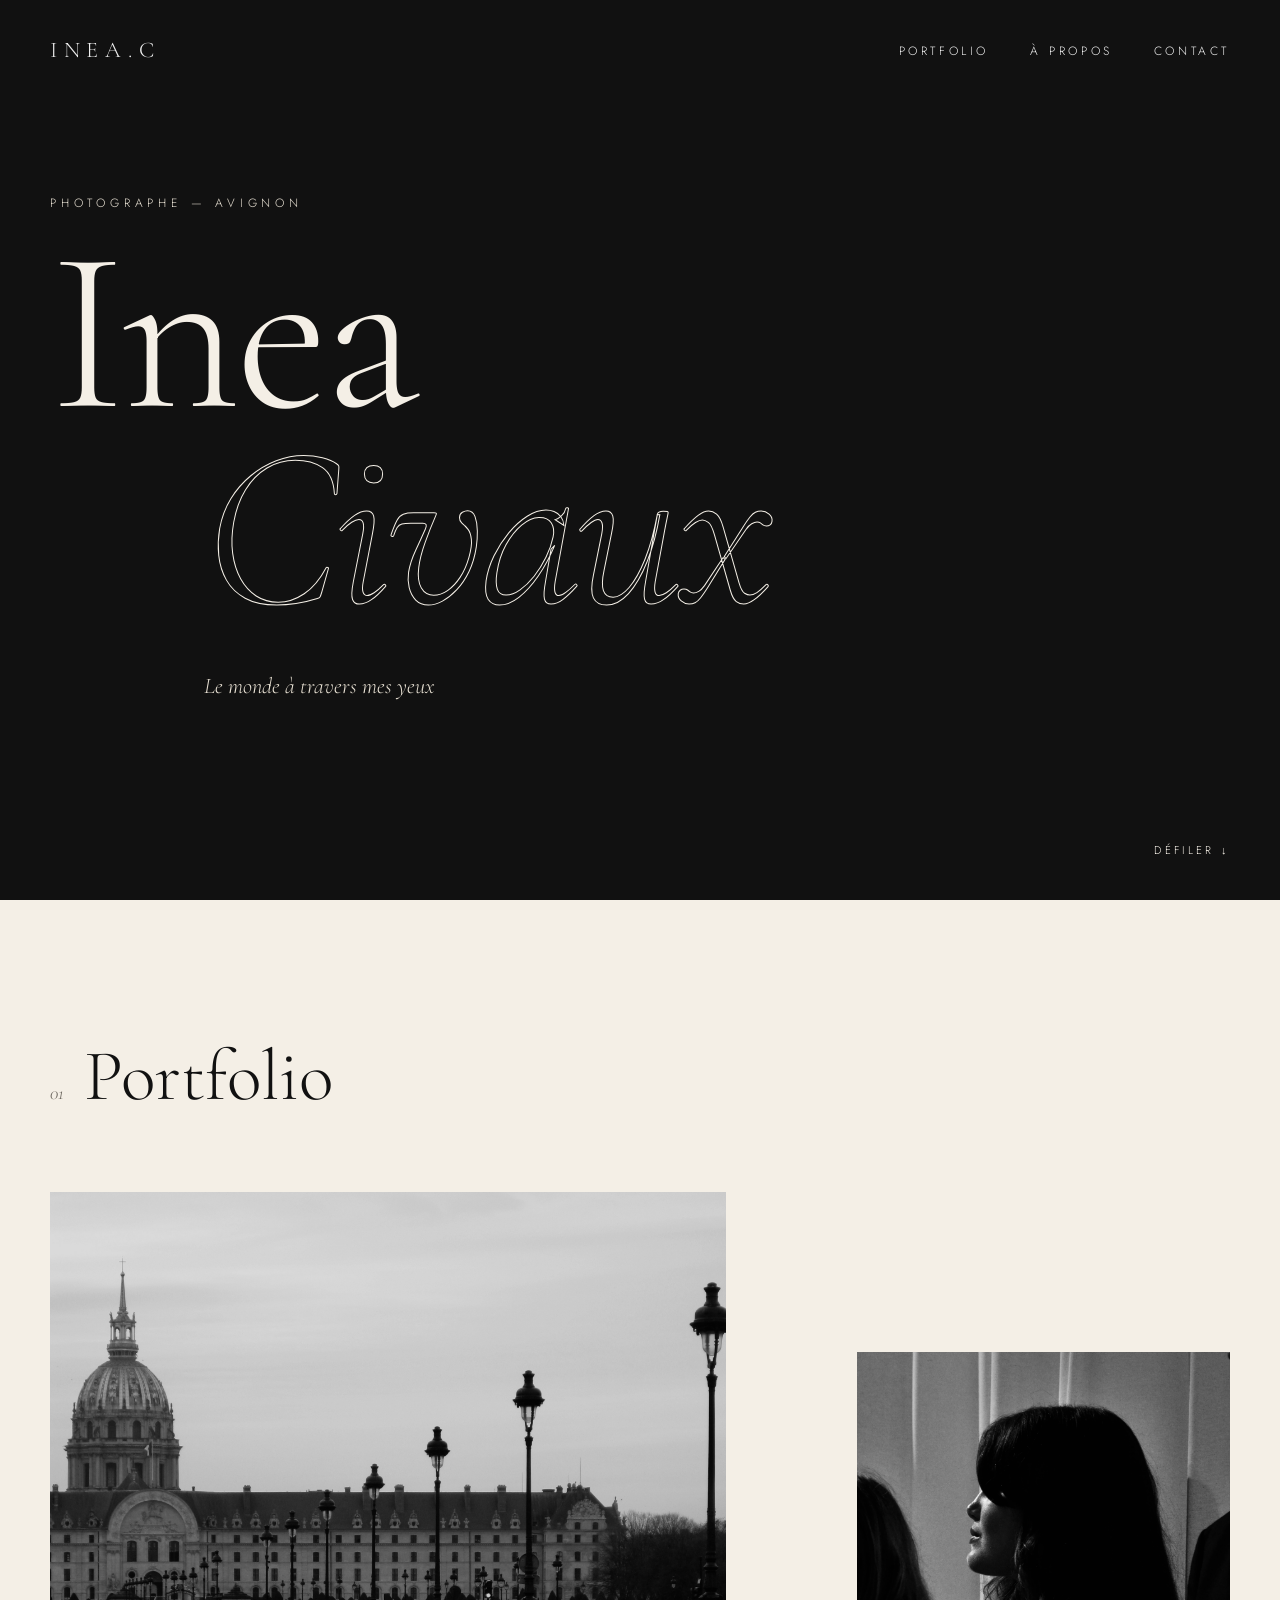
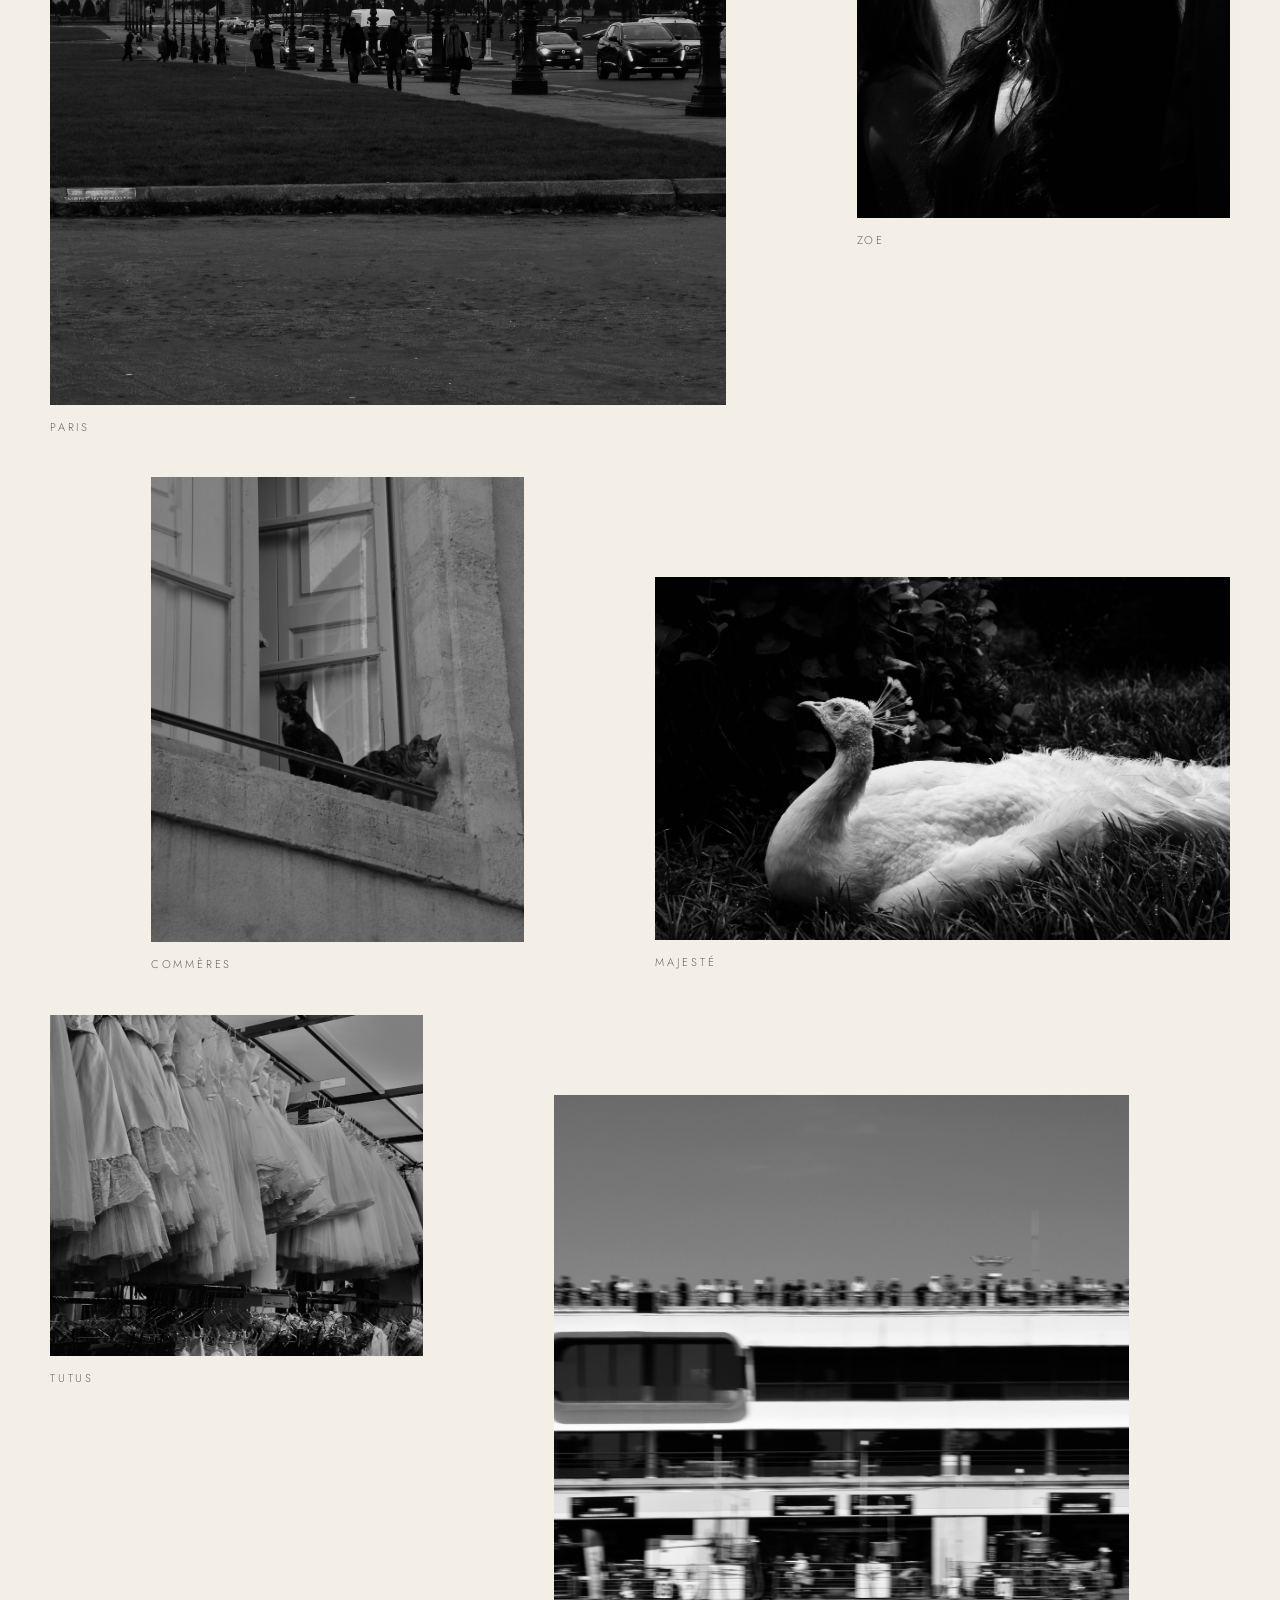
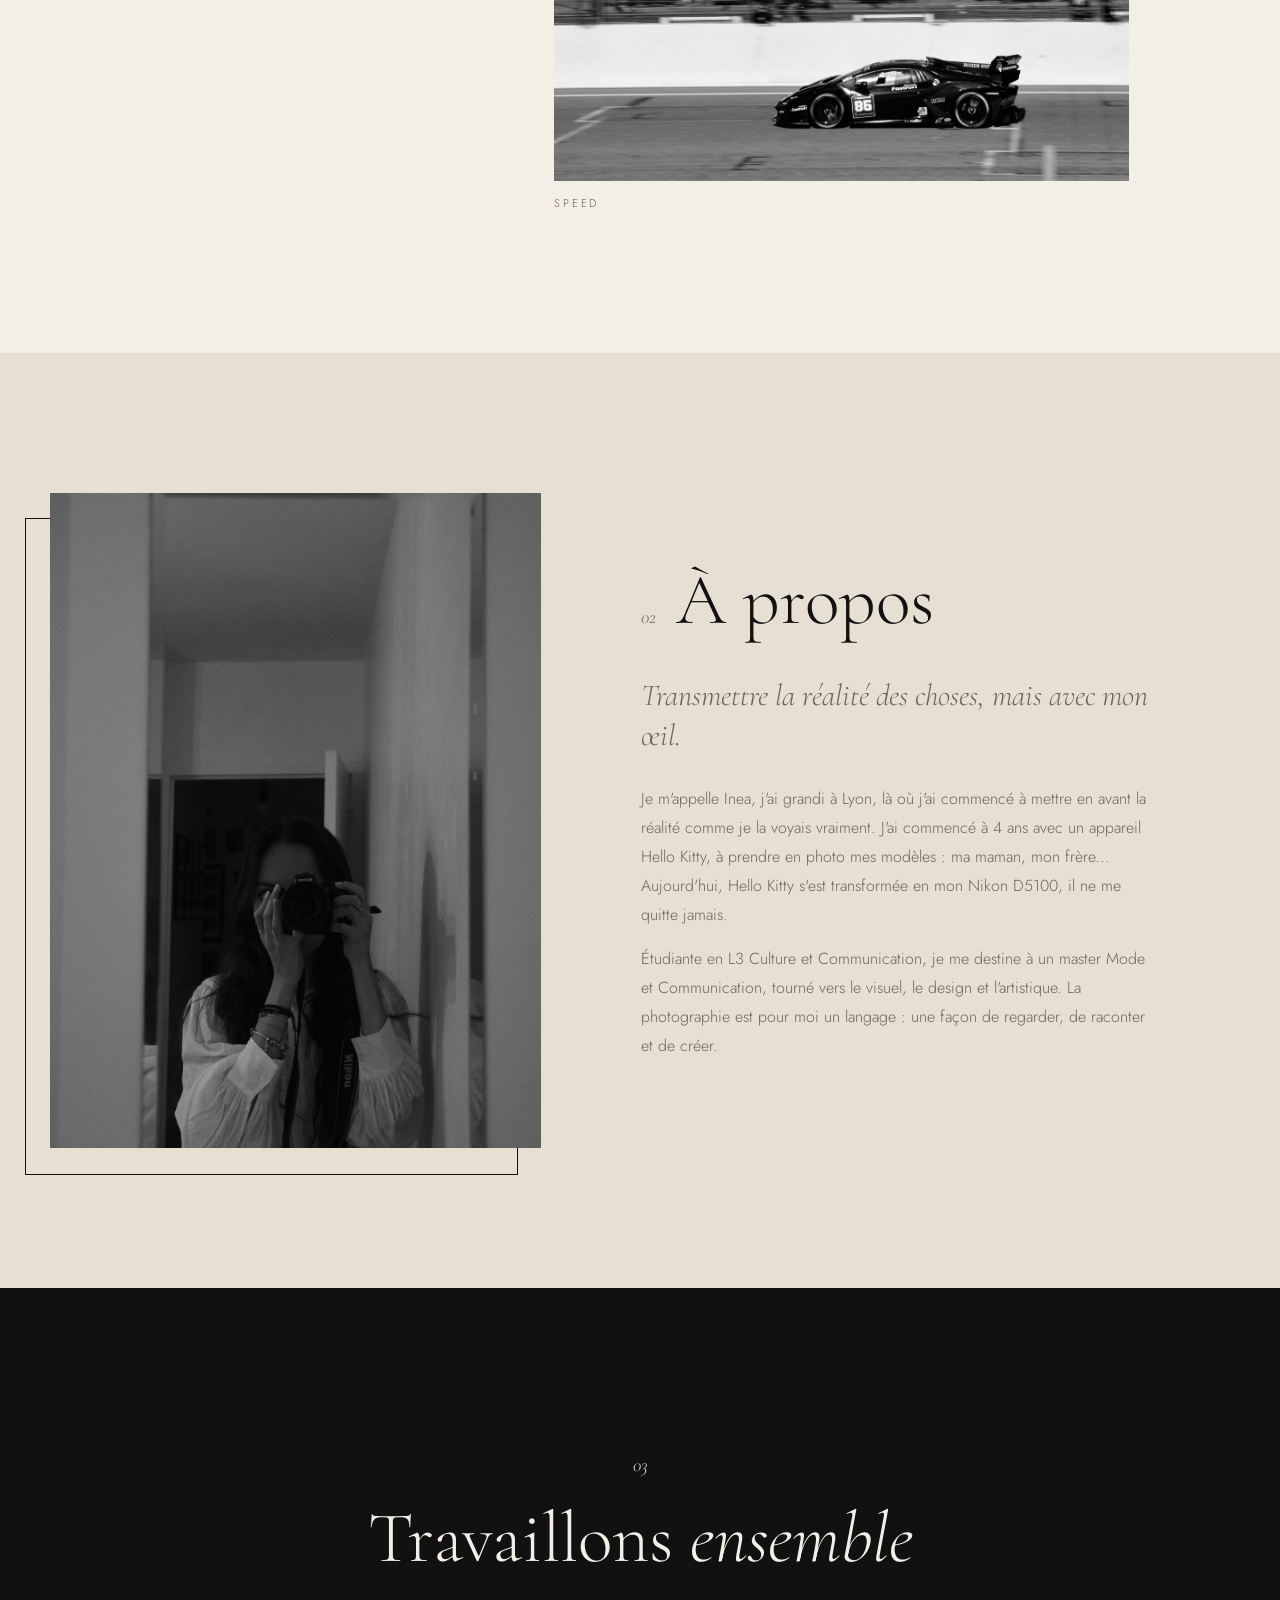
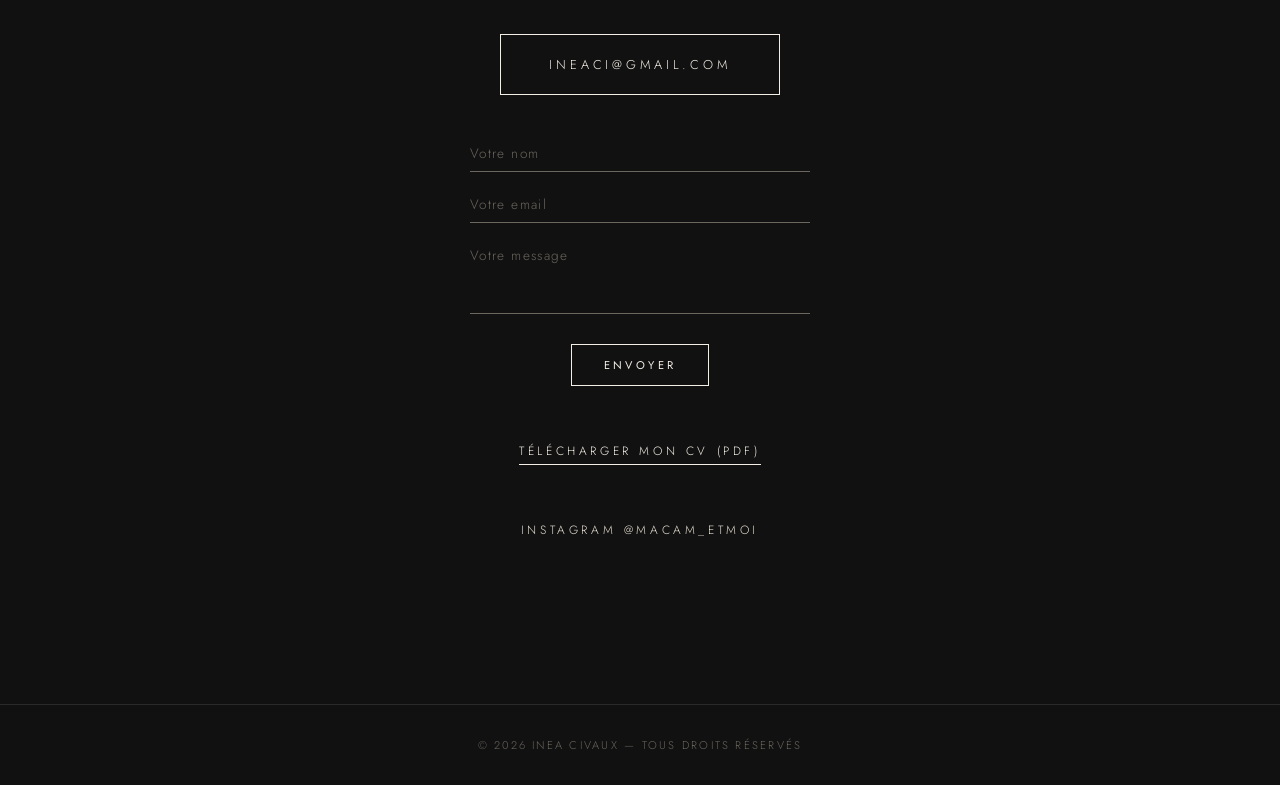
==== index.html @ c4ba21dd "modif 1" ====
<!DOCTYPE html>
<html lang="fr">

<!-- ============================================ -->
<!-- CONFIGURATION DE LA PAGE          -->
<!-- ============================================ -->
<head>
  <meta charset="UTF-8">
  <meta name="viewport" content="width=device-width, initial-scale=1.0">
  <title>Inea Civaux — Photographe</title>

  <!-- Polices élégantes (Google Fonts) -->
  <link rel="preconnect" href="https://fonts.googleapis.com">
  <link rel="preconnect" href="https://fonts.gstatic.com" crossorigin>
  <link href="https://fonts.googleapis.com/css2?family=Cormorant+Garamond:ital,wght@0,300;0,400;1,300&family=Jost:wght@300;400&display=swap" rel="stylesheet">

  <!-- Lien vers le fichier de style -->
  <link rel="stylesheet" href="style.css">
</head>

<body>

  <!-- ============================================ -->
  <!-- EN-TÊTE : logo et menu de navigation         -->
  <!-- ============================================ -->
  <header>
    <a href="#top" class="logo">Inea.C</a>
    <nav>
      <a href="#portfolio">Portfolio</a>
      <a href="#apropos">À propos</a>
      <a href="#contact">Contact</a>
    </nav>
  </header>

  <!-- ============================================ -->
  <!-- ACCUEIL : grand titre avec mon nom           -->
  <!-- ============================================ -->
  <section class="hero" id="top">
    <p class="eyebrow">Photographe — Avignon</p>
    <h1>Inea<br><em>Civaux</em></h1>
    <p class="hero-note">Le monde à travers mes yeux</p>
    <span class="scroll">Défiler ↓</span>
  </section>

  <!-- ============================================ -->
  <!-- 01 PORTFOLIO : galerie de mes photos         -->
  <!-- ============================================ -->
  <section class="portfolio" id="portfolio">

    <!-- Titre de la section -->
    <div class="section-titre">
      <span class="numero">01</span>
      <h2>Portfolio</h2>
    </div>

    <!-- Galerie : les 6 photos avec leurs légendes -->
    <div class="galerie">
      <figure class="p1"><img src="images/photo1.jpg" alt="Photo 1"><figcaption>Paris</figcaption></figure>
      <figure class="p2"><img src="images/photo2.jpg" alt="Photo 2"><figcaption>Zoe</figcaption></figure>
      <figure class="p3"><img src="images/photo3.jpg" alt="Photo 3"><figcaption>Commères</figcaption></figure>
      <figure class="p4"><img src="images/photo4.jpg" alt="Photo 4"><figcaption>Majesté</figcaption></figure>
      <figure class="p5"><img src="images/photo5.jpg" alt="Photo 5"><figcaption>Tutus</figcaption></figure>
      <figure class="p6"><img src="images/photo6.jpg" alt="Photo 6"><figcaption>Speed</figcaption></figure>
    </div>
  </section>

  <!-- ============================================ -->
  <!-- 02 À PROPOS : qui je suis, mon parcours      -->
  <!-- ============================================ -->
  <section class="apropos" id="apropos">

    <!-- Mon portrait -->
    <div class="portrait">
      <img src="images/portrait.jpg" alt="Portrait d'Inea Civaux">
    </div>

    <!-- Mon texte de présentation -->
    <div class="texte">

      <!-- Titre de la section -->
      <div class="section-titre">
        <span class="numero">02</span>
        <h2>À propos</h2>
      </div>

      <!-- Phrase d'accroche -->
      <p class="accroche">Transmettre la réalité des choses, mais avec mon œil.</p>

      <!-- Mon histoire -->
      <p>Je m'appelle Inea, j'ai grandi à Lyon, là où j'ai commencé à mettre en avant la réalité comme je la voyais vraiment. J'ai commencé à 4 ans avec un appareil Hello Kitty, à prendre en photo mes modèles : ma maman, mon frère... Aujourd'hui, Hello Kitty s'est transformée en mon Nikon D5100, il ne me quitte jamais.</p>

      <!-- Mes études et mon projet -->
      <p>Étudiante en L3 Culture et Communication, je me destine à un master Mode et Communication, tourné vers le visuel, le design et l'artistique. La photographie est pour moi un langage : une façon de regarder, de raconter et de créer.</p>
    </div>
  </section>

  <!-- ============================================ -->
  <!-- 03 CONTACT : email, formulaire, CV, réseaux  -->
  <!-- ============================================ -->
  <section class="contact" id="contact">
    <span class="numero">03</span>
    <h2>Travaillons <em>ensemble</em></h2>

    <!-- Bouton email -->
    <a href="mailto:ineaci@gmail.com" class="bouton">ineaci@gmail.com</a>

    <!-- Formulaire de contact -->
    <form class="formulaire" action="https://formspree.io/f/VOTRE_CODE" method="POST">
      <input type="text" name="nom" placeholder="Votre nom" required>
      <input type="email" name="email" placeholder="Votre email" required>
      <textarea name="message" rows="3" placeholder="Votre message" required></textarea>
      <button type="submit" class="bouton">Envoyer</button>
    </form>

    <!-- Lien vers mon CV -->
    <p class="cv"><a href="cv-inea-civaux.pdf" target="_blank">Télécharger mon CV (PDF)</a></p>

    <!-- Lien vers mon compte Instagram -->
    <div class="reseaux">
      <a href="https://www.instagram.com/macam_etmoi" target="_blank">Instagram @macam_etmoi</a>
    </div>
  </section>

  <!-- ============================================ -->
  <!-- PIED DE PAGE : mentions de copyright         -->
  <!-- ============================================ -->
  <footer>
    <p>© 2026 Inea Civaux — Tous droits réservés</p>
  </footer>

  <!-- ============================================ -->
  <!-- VISIONNEUSE : photo agrandie au clic         -->
  <!-- ============================================ -->
  <div class="lightbox" id="lightbox">
    <img src="" alt="">
    <p class="lightbox-legende"></p>
    <button class="lightbox-fermer" aria-label="Fermer">Fermer ✕</button>
  </div>

  <!-- Lien vers le fichier de code interactif -->
  <script src="script.js"></script>

</body>
</html>
---- style.css ----
/* ============================================ */
/* COULEURS ET POLICES    */
/* ============================================ */
:root {
  --noir: #111111;
  --creme: #f4efe6;
  --creme-fonce: #e6dfd2;
  --gris: #6b665e;
  --serif: 'Cormorant Garamond', serif;
  --sans: 'Jost', sans-serif;
}

/* ============================================ */
/* RÉGLAGES GÉNÉRAUX : page, texte, images      */
/* ============================================ */
* { box-sizing: border-box; }

html { scroll-behavior: smooth; }

body {
  margin: 0;
  background: var(--creme);
  color: var(--noir);
  font-family: var(--sans);
  font-weight: 300;
  line-height: 1.8;
}

img { display: block; width: 100%; }

/* ============================================ */
/* EN-TÊTE : logo et menu de navigation         */
/* ============================================ */
/* mix-blend-mode : le texte s'inverse selon le fond (noir sur crème, crème sur noir) */
header {
  position: fixed;
  top: 0; left: 0; right: 0;
  z-index: 10;
  display: flex;
  justify-content: space-between;
  align-items: center;
  padding: 30px 50px;
  color: white;
  mix-blend-mode: difference;
}

header a {
  color: inherit;
  text-decoration: none;
  font-size: 0.75rem;
  letter-spacing: 0.3em;
  text-transform: uppercase;
}

.logo {
  font-family: var(--serif);
  font-size: 1.4rem !important;
}

nav a { margin-left: 36px; }

nav a:hover { text-decoration: underline; text-underline-offset: 6px; }

/* ============================================ */
/* ACCUEIL : grand titre avec mon nom           */
/* ============================================ */
.hero {
  position: relative;
  min-height: 100vh;
  background: var(--noir);
  color: var(--creme);
  display: flex;
  flex-direction: column;
  justify-content: center;
  padding: 0 50px;
  overflow: hidden;
}

.eyebrow {
  font-size: 0.75rem;
  letter-spacing: 0.4em;
  text-transform: uppercase;
  margin: 0 0 20px;
  color: var(--creme-fonce);
}

.hero h1 {
  font-family: var(--serif);
  font-weight: 300;
  font-size: clamp(5rem, 18vw, 16rem);
  line-height: 0.85;
  margin: 0;
  letter-spacing: -0.02em;
}

/* le second mot : lettres creuses, seulement le contour */
.hero h1 em {
  font-style: italic;
  color: transparent;
  -webkit-text-stroke: 1px var(--creme);
  padding-left: 12vw;
}

.hero-note {
  font-family: var(--serif);
  font-style: italic;
  font-size: 1.4rem;
  margin: 40px 0 0 12vw;
  color: var(--creme-fonce);
}

.scroll {
  position: absolute;
  bottom: 40px;
  right: 50px;
  font-size: 0.7rem;
  letter-spacing: 0.3em;
  text-transform: uppercase;
}

/* ============================================ */
/* TITRES DE SECTION : numéro + grand titre     */
/* ============================================ */
.section-titre {
  display: flex;
  align-items: baseline;
  gap: 20px;
}

.numero {
  font-family: var(--serif);
  font-style: italic;
  font-size: 1.2rem;
  color: var(--gris);
}

h2 {
  font-family: var(--serif);
  font-weight: 300;
  font-size: clamp(2.5rem, 6vw, 4.5rem);
  line-height: 1;
  margin: 0;
}

/* ============================================ */
/* 01 PORTFOLIO : galerie de photos             */
/* ============================================ */
.portfolio { padding: 140px 50px; }

/* La grille de la galerie */
.galerie {
  display: grid;
  grid-template-columns: repeat(12, 1fr);
  gap: 40px 30px;
  margin-top: 80px;
  align-items: start;
}

/* Les photos : noir et blanc, couleur au survol */
figure { margin: 0; overflow: visible; }

figure img {
  height: 100%;
  object-fit: cover;
  background: var(--creme-fonce);   /* fond affiché tant que la photo manque */
  filter: grayscale(100%);
  transition: filter 0.6s, transform 0.6s;
}

figure:hover img {
  filter: grayscale(0%);
  transform: scale(1.02);
}

/* Les légendes sous les photos */
figcaption {
  margin-top: 12px;
  font-size: 0.7rem;
  letter-spacing: 0.25em;
  text-transform: uppercase;
  color: var(--gris);
}

/* Taille et position de chaque photo : c'est ce qui crée l'effet artistique */
.p1 { grid-column: 1 / 8;   aspect-ratio: 4 / 5; }
.p2 { grid-column: 9 / 13;  aspect-ratio: 3 / 4; margin-top: 160px; }
.p3 { grid-column: 2 / 6;   aspect-ratio: 3 / 4; }
.p4 { grid-column: 7 / 13;  aspect-ratio: 16 / 11; margin-top: 100px; }
.p5 { grid-column: 1 / 5;   aspect-ratio: 1 / 1; }
.p6 { grid-column: 6 / 12;  aspect-ratio: 4 / 5; margin-top: 80px; }

/* Les figures contiennent l'image + la légende : on fixe la hauteur de l'image */
.galerie figure { display: flex; flex-direction: column; }
.galerie figure img { flex: 1; min-height: 0; }

/* ============================================ */
/* 02 À PROPOS : portrait et texte              */
/* ============================================ */
.apropos {
  display: grid;
  grid-template-columns: 5fr 6fr;
  gap: 100px;
  align-items: center;
  padding: 140px 50px;
  background: var(--creme-fonce);
}

/* Le portrait, avec un cadre décalé derrière */
.portrait { position: relative; }

.portrait::before {
  content: "";
  position: absolute;
  top: 25px; left: -25px;
  width: 100%; height: 100%;
  border: 1px solid var(--noir);
}

.portrait img {
  position: relative;
  aspect-ratio: 3 / 4;
  object-fit: cover;
  background: var(--creme);
  filter: grayscale(100%);
}

/* Le texte de présentation */
.texte .section-titre { margin-bottom: 40px; }

.accroche {
  font-family: var(--serif);
  font-style: italic;
  font-size: 1.9rem;
  line-height: 1.3;
  margin: 0 0 30px;
}

.texte p { color: var(--gris); max-width: 520px; }

/* ============================================ */
/* 03 CONTACT : fond noir, bouton email, réseaux */
/* ============================================ */
.contact {
  background: var(--noir);
  color: var(--creme);
  text-align: center;
  padding: 160px 20px;
}

.contact h2 { margin: 20px 0 60px; }
.contact h2 em { font-style: italic; }
.contact .numero { color: var(--creme-fonce); }

/* Le bouton (email, envoyer) */
.bouton {
  display: inline-block;
  padding: 18px 48px;
  border: 1px solid var(--creme);
  color: var(--creme);
  text-decoration: none;
  font-size: 0.8rem;
  letter-spacing: 0.3em;
  text-transform: uppercase;
  transition: all 0.3s;
}

.bouton:hover { background: var(--creme); color: var(--noir); }

/* Le lien Instagram */
.reseaux { margin-top: 50px; }

.reseaux a {
  margin: 0 18px;
  color: var(--creme-fonce);
  text-decoration: none;
  font-size: 0.75rem;
  letter-spacing: 0.3em;
  text-transform: uppercase;
}

.reseaux a:hover { color: white; text-decoration: underline; text-underline-offset: 6px; }

/* ============================================ */
/* FORMULAIRE DE CONTACT : champs et bouton     */
/* ============================================ */
.formulaire {
  max-width: 340px;
  margin: 40px auto 0;
  display: flex;
  flex-direction: column;
  gap: 14px;
}

/* Les champs : seulement une ligne en dessous */
.formulaire input,
.formulaire textarea {
  background: transparent;
  border: none;
  border-bottom: 1px solid var(--gris);
  padding: 8px 0;
  color: var(--creme);
  font-family: var(--sans);
  font-weight: 300;
  font-size: 0.85rem;
  resize: none;
  outline: none;
  transition: border-color 0.3s;
}

.formulaire input::placeholder,
.formulaire textarea::placeholder {
  color: var(--gris);
  letter-spacing: 0.1em;
}

/* Quand on clique dans un champ, la ligne devient crème */
.formulaire input:focus,
.formulaire textarea:focus {
  border-bottom-color: var(--creme);
}

/* Le bouton « Envoyer » */
.formulaire .bouton {
  align-self: center;
  margin-top: 16px;
  padding: 12px 32px;
  font-size: 0.7rem;
  background: transparent;
  cursor: pointer;
  font-family: var(--sans);
}

.formulaire .bouton:hover {
  background: var(--creme);
  color: var(--noir);
}

/* ============================================ */
/* LIEN CV : télécharger mon CV                 */
/* ============================================ */
.cv { margin: 50px 0 0; }

.cv a {
  color: var(--creme);
  text-decoration: none;
  font-size: 0.75rem;
  letter-spacing: 0.3em;
  text-transform: uppercase;
  border-bottom: 1px solid var(--creme);
  padding-bottom: 4px;
}

.cv a:hover { color: white; border-bottom-color: white; }

/* ============================================ */
/* PIED DE PAGE : mentions de copyright         */
/* ============================================ */
footer {
  background: var(--noir);
  color: var(--gris);
  text-align: center;
  padding: 30px 20px;
  font-size: 0.7rem;
  letter-spacing: 0.2em;
  text-transform: uppercase;
  border-top: 1px solid #2a2a2a;
}

footer p { margin: 0; }

/* ============================================ */
/* VISIONNEUSE : photo agrandie au clic         */
/* ============================================ */
.galerie figure { cursor: zoom-in; }

/* Le fond noir qui recouvre la page */
.lightbox {
  position: fixed;
  inset: 0;
  z-index: 100;
  display: none;
  flex-direction: column;
  align-items: center;
  justify-content: center;
  padding: 40px 20px;
  background: rgba(17, 17, 17, 0.96);
  cursor: zoom-out;
}

.lightbox.ouverte { display: flex; }

/* La photo en grand */
.lightbox img {
  width: auto;
  max-width: 100%;
  max-height: 80vh;
  object-fit: contain;
}

/* La légende sous la photo */
.lightbox-legende {
  margin: 24px 0 0;
  color: var(--creme);
  font-family: var(--serif);
  font-style: italic;
  font-size: 1.4rem;
}

/* Le bouton « Fermer » */
.lightbox-fermer {
  position: absolute;
  top: 30px;
  right: 40px;
  background: none;
  border: none;
  color: var(--creme-fonce);
  font-family: var(--sans);
  font-size: 0.75rem;
  letter-spacing: 0.3em;
  text-transform: uppercase;
  cursor: pointer;
}

/* ============================================ */
/* TÉLÉPHONE : adaptation aux petits écrans     */
/* (toujours à la fin du fichier)               */
/* ============================================ */
@media (max-width: 800px) {
  header { padding: 20px; }
  nav a { margin-left: 18px; }
  .hero, .portfolio, .apropos { padding-left: 20px; padding-right: 20px; }

  .galerie { display: flex; flex-direction: column; gap: 40px; }
  .galerie figure { margin-top: 0 !important; }

  .apropos { grid-template-columns: 1fr; gap: 60px; }
  .portrait::before { left: -12px; top: 12px; }
}
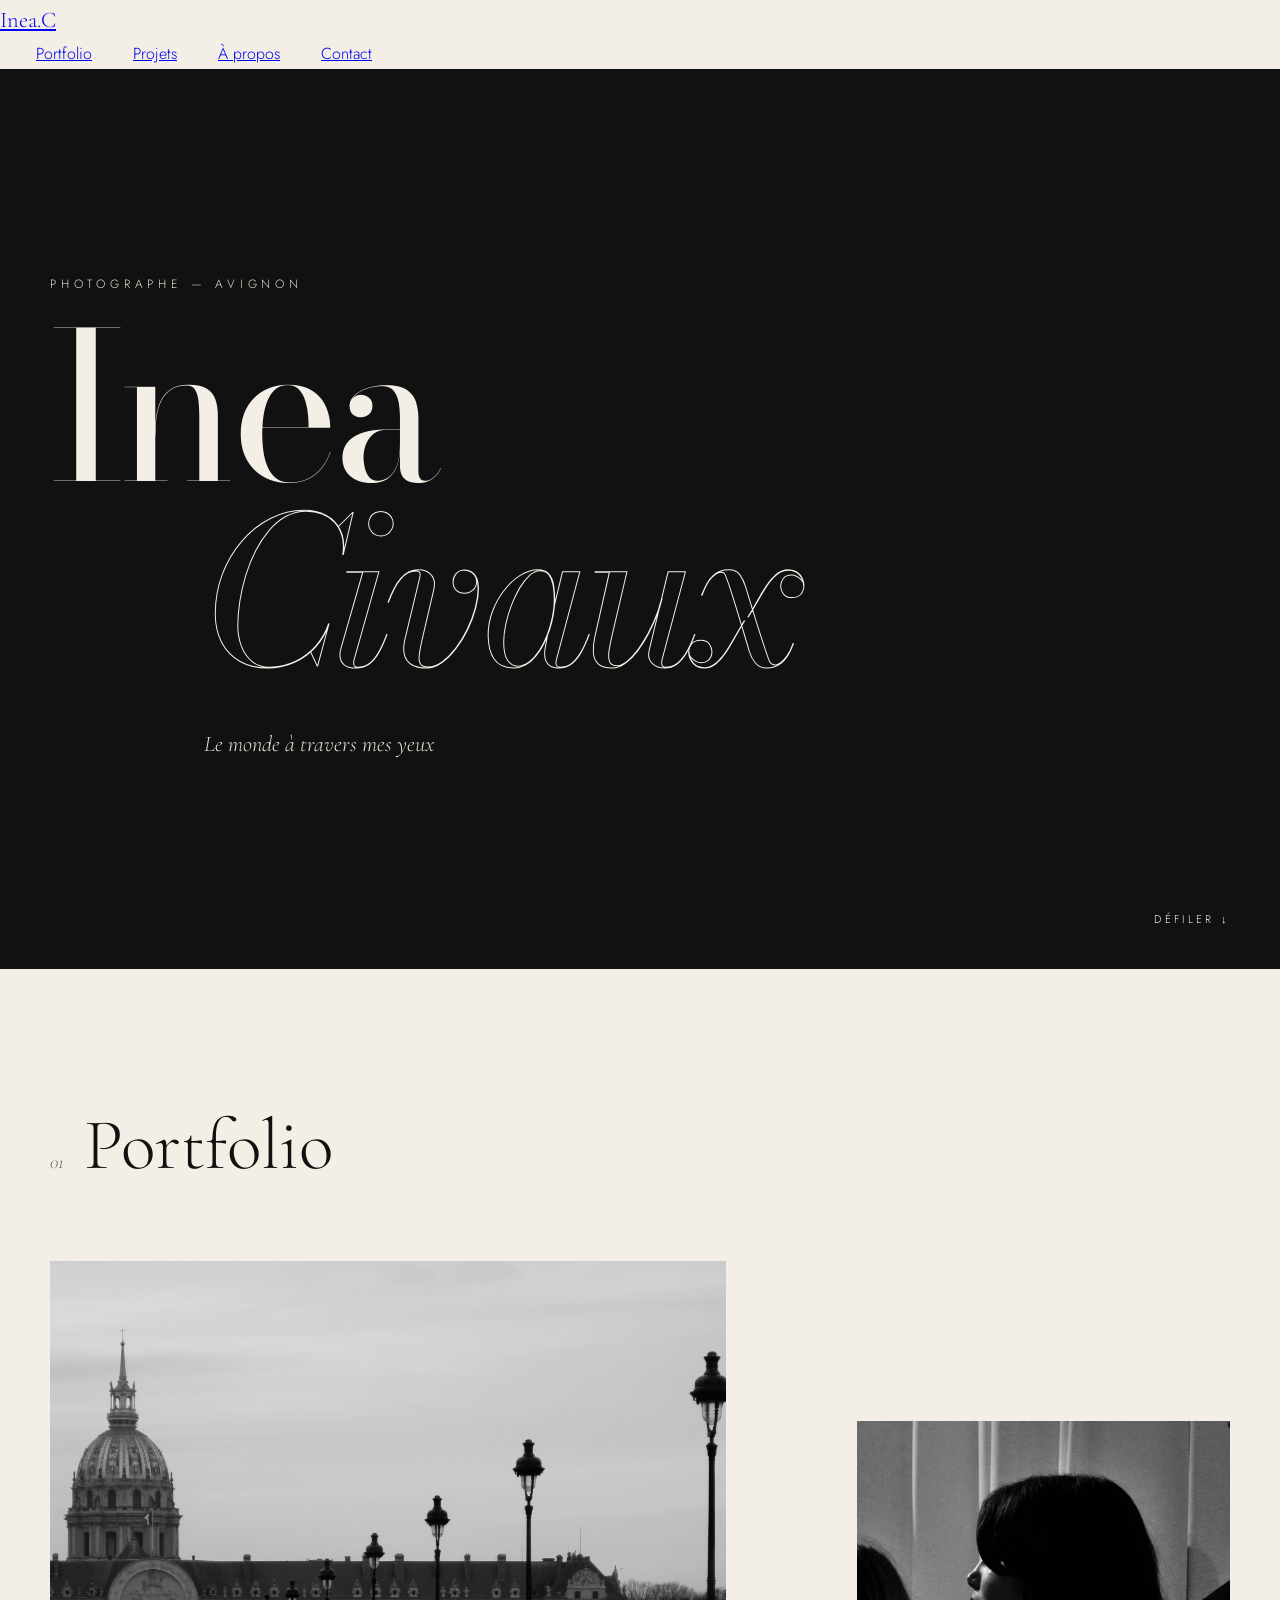
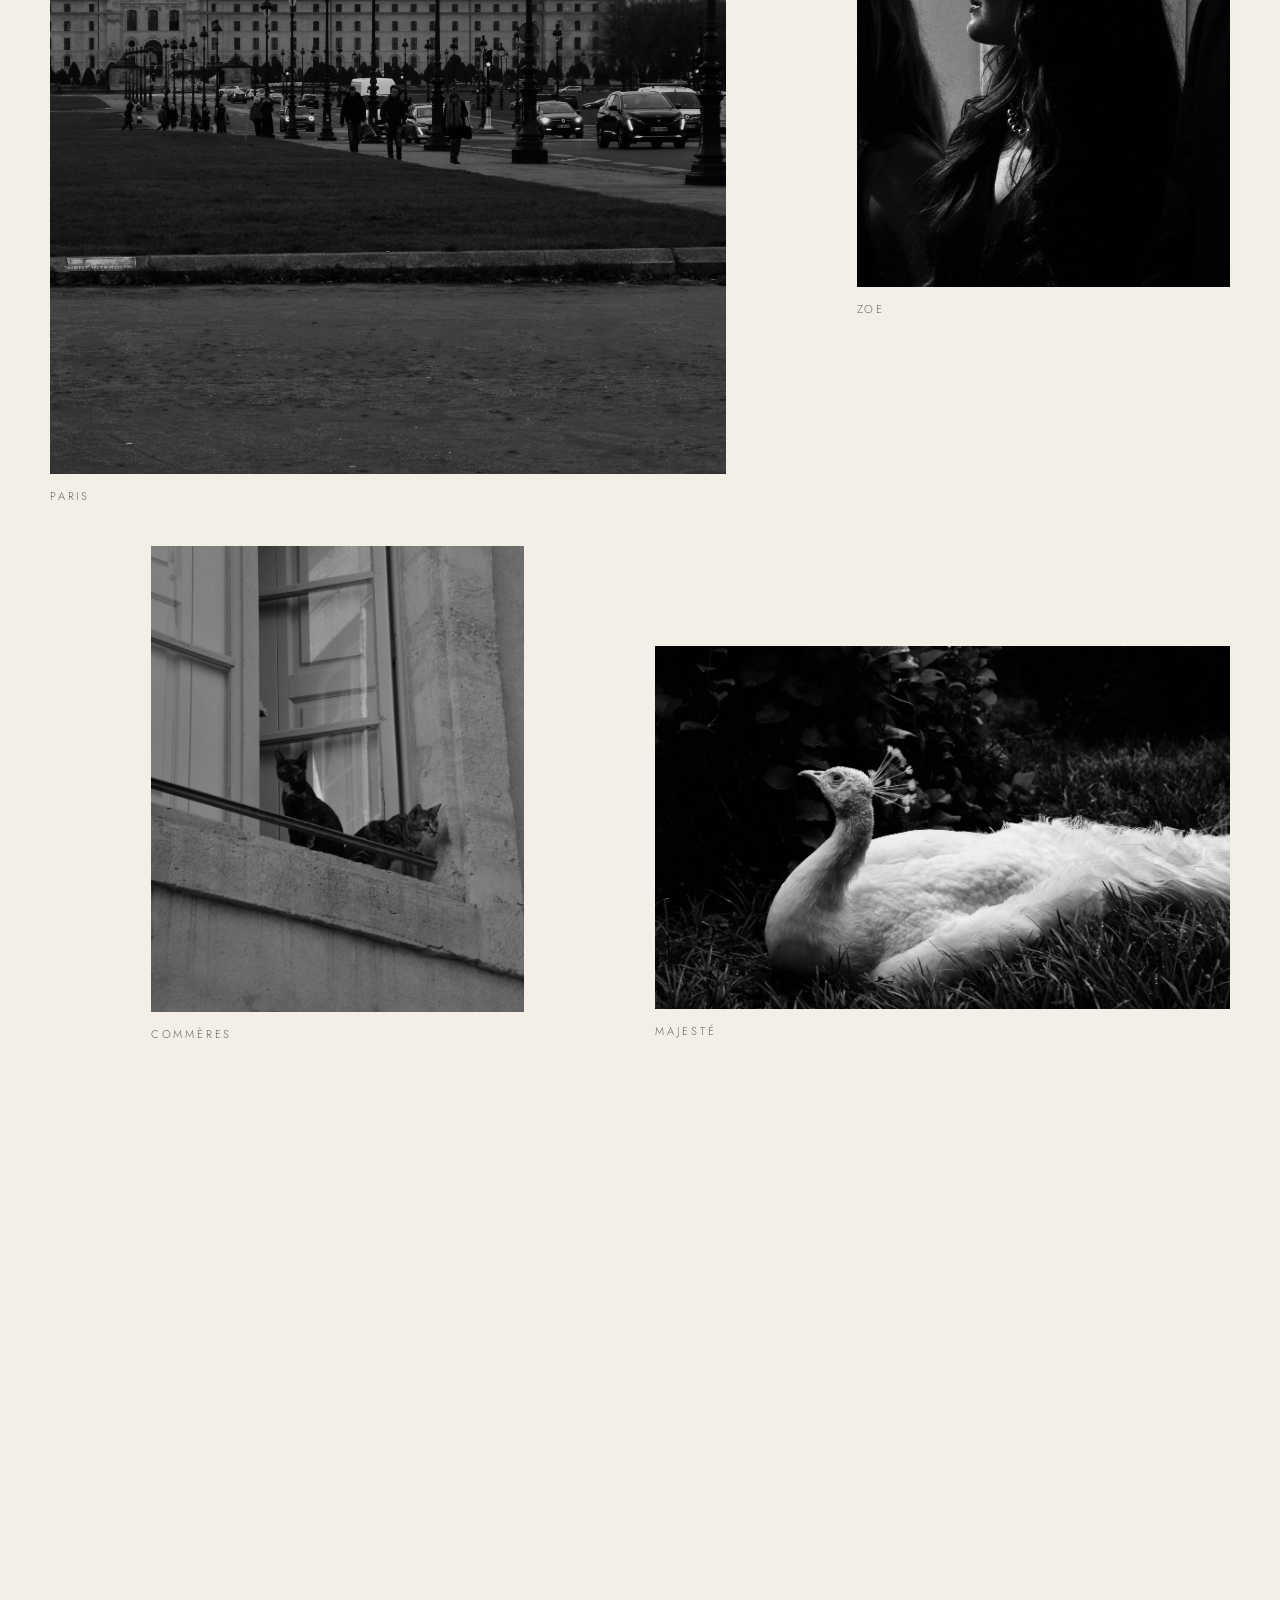
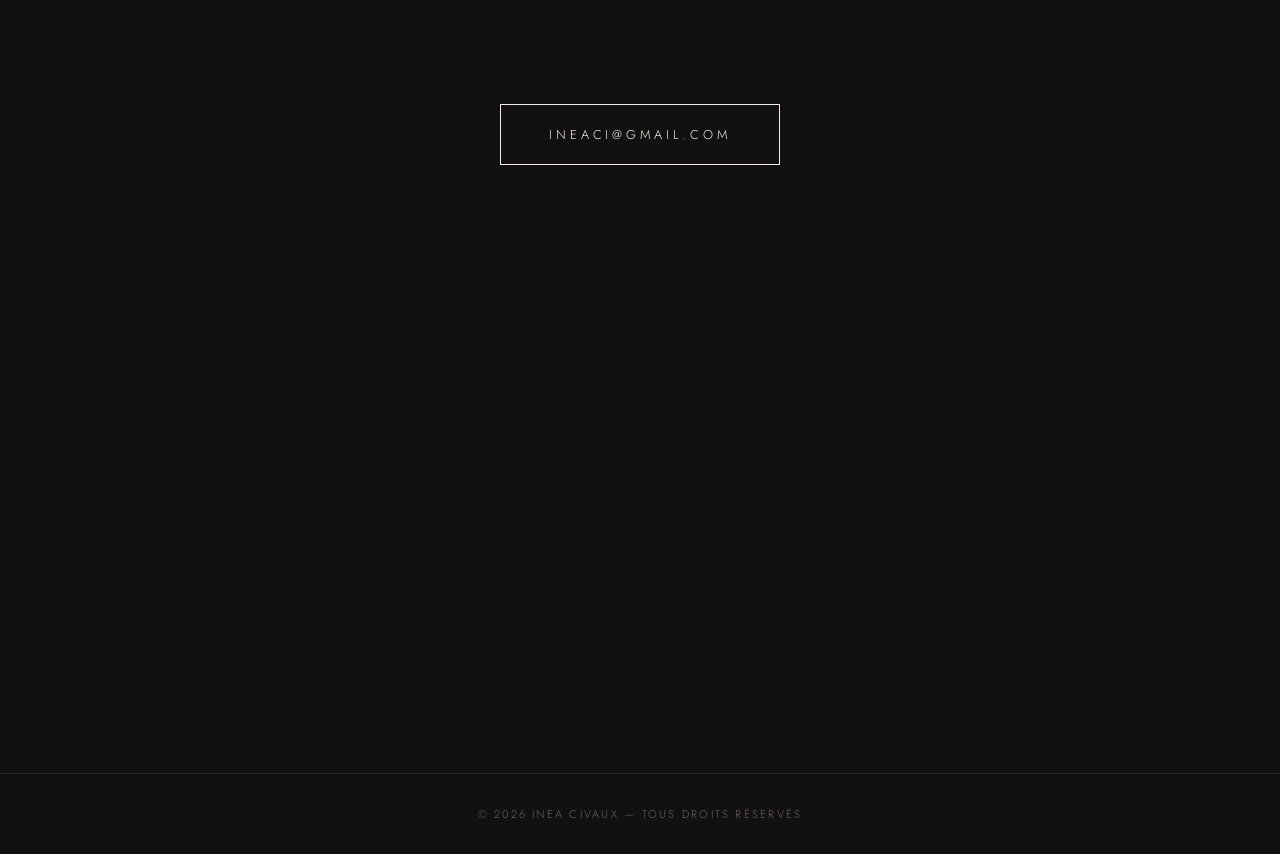
==== commit 6911dd83: "modif 2" ====
--- a/index.html
+++ b/index.html
@@ -1,33 +1,45 @@
 
 <!DOCTYPE html>
+<!-- j' indique au navigateur que c'est une page HTML, et que le site est en français -->
 <html lang="fr">
 
 <!-- ============================================ -->
-<!-- CONFIGURATION DE LA PAGE          -->
+<!-- CONFIGURATION DE LA PAGE                     -->
 <!-- ============================================ -->
 <head>
+  <!-- permet d'afficher correctement les accents et les caractères spéciaux -->
   <meta charset="UTF-8">
+  <!-- adapte la page à la taille de l'écran (important pour le téléphone) -->
   <meta name="viewport" content="width=device-width, initial-scale=1.0">
+  <!-- le titre s'affiche dans l'onglet du navigateur -->
   <title>Inea Civaux — Photographe</title>
 
-  <!-- Polices élégantes (Google Fonts) -->
+  <!-- Polices : Bodoni Moda (mon nom), Cormorant Garamond (titres), Jost (texte) -->
+  <!-- ces deux lignes préparent la connexion à Google Fonts pour que les polices se chargent plus vite -->
   <link rel="preconnect" href="https://fonts.googleapis.com">
   <link rel="preconnect" href="https://fonts.gstatic.com" crossorigin>
-  <link href="https://fonts.googleapis.com/css2?family=Cormorant+Garamond:ital,wght@0,300;0,400;1,300&family=Jost:wght@300;400&display=swap" rel="stylesheet">
+  <!-- on télécharge vraiment les 3 polices depuis Google Fonts -->
+  <link href="https://fonts.googleapis.com/css2?family=Bodoni+Moda:ital,opsz,wght@0,6..96,400;1,6..96,400&family=Cormorant+Garamond:ital,wght@0,300;0,400;1,300&family=Jost:wght@300;400&display=swap" rel="stylesheet">
 
   <!-- Lien vers le fichier de style -->
+  <!-- cette ligne relie la page à style.css, qui gère les couleurs, la mise en page, tout ce qui est esthétique -->
   <link rel="stylesheet" href="style.css">
 </head>
 
+<!-- tout ce qui est dans le body est ce qu'on voit à l'écran -->
 <body>
 
   <!-- ============================================ -->
   <!-- EN-TÊTE : logo et menu de navigation         -->
   <!-- ============================================ -->
   <header>
+    <!-- mon logo en haut à gauche, un clic ramène tout en haut de la page -->
     <a href="#top" class="logo">Inea.C</a>
+    <!-- le menu : chaque lien fait défiler la page jusqu'à la bonne section -->
     <nav>
       <a href="#portfolio">Portfolio</a>
+      <!-- celui-ci ouvre une autre page, projets.html -->
+      <a href="projets.html">Projets</a>
       <a href="#apropos">À propos</a>
       <a href="#contact">Contact</a>
     </nav>
@@ -36,19 +48,26 @@
   <!-- ============================================ -->
   <!-- ACCUEIL : grand titre avec mon nom           -->
   <!-- ============================================ -->
+  <!-- le id="top" sert de point d'arrivée pour le lien du logo -->
   <section class="hero" id="top">
+    <!-- petite ligne au-dessus du titre qui dit qui je suis et où -->
     <p class="eyebrow">Photographe — Avignon</p>
+    <!-- le grand titre : le <br> saute une ligne, et <em> met "Civaux" en italique -->
     <h1>Inea<br><em>Civaux</em></h1>
+    <!-- ma petite phrase de présentation -->
     <p class="hero-note">Le monde à travers mes yeux</p>
+    <!-- indication pour inviter le visiteur à descendre -->
     <span class="scroll">Défiler ↓</span>
   </section>
 
   <!-- ============================================ -->
   <!-- 01 PORTFOLIO : galerie de mes photos         -->
   <!-- ============================================ -->
+  <!-- le id="portfolio" correspond au lien "Portfolio" du menu -->
   <section class="portfolio" id="portfolio">
 
     <!-- Titre de la section -->
+    <!-- le numéro 01 et le mot "Portfolio" sont regroupés dans cette div -->
     <div class="section-titre">
       <span class="numero">01</span>
       <h2>Portfolio</h2>
@@ -56,6 +75,9 @@
 
     <!-- Galerie : les 6 photos avec leurs légendes -->
     <div class="galerie">
+      <!-- chaque photo est dans une <figure> : l'image (img) + son titre (figcaption) -->
+      <!-- les classes p1 à p6 permettent au CSS de placer chaque photo différemment -->
+      <!-- le "alt" décrit la photo pour l'accessibilité et si l'image ne charge pas -->
       <figure class="p1"><img src="images/photo1.jpg" alt="Photo 1"><figcaption>Paris</figcaption></figure>
       <figure class="p2"><img src="images/photo2.jpg" alt="Photo 2"><figcaption>Zoe</figcaption></figure>
       <figure class="p3"><img src="images/photo3.jpg" alt="Photo 3"><figcaption>Commères</figcaption></figure>
@@ -68,14 +90,17 @@
   <!-- ============================================ -->
   <!-- 02 À PROPOS : qui je suis, mon parcours      -->
   <!-- ============================================ -->
+  <!-- le id="apropos" correspond au lien "À propos" du menu -->
   <section class="apropos" id="apropos">
 
     <!-- Mon portrait -->
+    <!-- la photo de moi, placée d'un côté de la section -->
     <div class="portrait">
       <img src="images/portrait.jpg" alt="Portrait d'Inea Civaux">
     </div>
 
     <!-- Mon texte de présentation -->
+    <!-- tout le texte est regroupé de l'autre côté, à côté du portrait -->
     <div class="texte">
 
       <!-- Titre de la section -->
@@ -85,12 +110,15 @@
       </div>
 
       <!-- Phrase d'accroche -->
+      <!-- la phrase mise en avant, qui résume mon approche de la photo -->
       <p class="accroche">Transmettre la réalité des choses, mais avec mon œil.</p>
 
       <!-- Mon histoire -->
+      <!-- ici je raconte d'où je viens et comment j'ai commencé la photo -->
       <p>Je m'appelle Inea, j'ai grandi à Lyon, là où j'ai commencé à mettre en avant la réalité comme je la voyais vraiment. J'ai commencé à 4 ans avec un appareil Hello Kitty, à prendre en photo mes modèles : ma maman, mon frère... Aujourd'hui, Hello Kitty s'est transformée en mon Nikon D5100, il ne me quitte jamais.</p>
 
       <!-- Mes études et mon projet -->
+      <!-- ici je parle de mes études et de ce que je veux faire plus tard -->
       <p>Étudiante en L3 Culture et Communication, je me destine à un master Mode et Communication, tourné vers le visuel, le design et l'artistique. La photographie est pour moi un langage : une façon de regarder, de raconter et de créer.</p>
     </div>
   </section>
@@ -98,25 +126,35 @@
   <!-- ============================================ -->
   <!-- 03 CONTACT : email, formulaire, CV, réseaux  -->
   <!-- ============================================ -->
+  <!-- le id="contact" correspond au lien "Contact" du menu -->
   <section class="contact" id="contact">
     <span class="numero">03</span>
+    <!-- le titre de la section, avec "ensemble" en italique grâce à <em> -->
     <h2>Travaillons <em>ensemble</em></h2>
 
     <!-- Bouton email -->
+    <!-- le "mailto:" ouvre directement la messagerie du visiteur avec mon adresse déjà remplie -->
     <a href="mailto:ineaci@gmail.com" class="bouton">ineaci@gmail.com</a>
 
     <!-- Formulaire de contact -->
+    <!-- quand le visiteur clique sur "Envoyer", les infos partent vers le service Formspree, qui me les transmet par mail -->
     <form class="formulaire" action="https://formspree.io/f/VOTRE_CODE" method="POST">
+      <!-- champ pour le nom (obligatoire grâce à "required") -->
       <input type="text" name="nom" placeholder="Votre nom" required>
+      <!-- champ pour l'email, le navigateur vérifie que le format est bon -->
       <input type="email" name="email" placeholder="Votre email" required>
+      <!-- grande zone de texte pour le message, de 3 lignes de hauteur -->
       <textarea name="message" rows="3" placeholder="Votre message" required></textarea>
+      <!-- le bouton qui envoie le formulaire -->
       <button type="submit" class="bouton">Envoyer</button>
     </form>
 
     <!-- Lien vers mon CV -->
+    <!-- target="_blank" ouvre le PDF dans un nouvel onglet -->
     <p class="cv"><a href="cv-inea-civaux.pdf" target="_blank">Télécharger mon CV (PDF)</a></p>
 
     <!-- Lien vers mon compte Instagram -->
+    <!-- s'ouvre aussi dans un nouvel onglet pour que le visiteur ne quitte pas mon site -->
     <div class="reseaux">
       <a href="https://www.instagram.com/macam_etmoi" target="_blank">Instagram @macam_etmoi</a>
     </div>
@@ -132,13 +170,18 @@
   <!-- ============================================ -->
   <!-- VISIONNEUSE : photo agrandie au clic         -->
   <!-- ============================================ -->
+  <!-- cette boîte est cachée au départ, elle s'affiche quand on clique sur une photo de la galerie -->
   <div class="lightbox" id="lightbox">
+    <!-- l'image agrandie (vide au départ, le JavaScript la remplit au clic) -->
     <img src="" alt="">
+    <!-- la légende de la photo agrandie (remplie aussi par le JavaScript) -->
     <p class="lightbox-legende"></p>
+    <!-- le bouton pour fermer la photo agrandie -->
     <button class="lightbox-fermer" aria-label="Fermer">Fermer ✕</button>
   </div>
 
-  <!-- Lien vers le fichier de code interactif -->
+  <!-- Code interactif -->
+  <!-- on relie le fichier script.js, qui gère l'agrandissement des photos -->
   <script src="script.js"></script>
 
 </body>
--- a/style.css
+++ b/style.css
@@ -1,42 +1,54 @@
-/* ============================================ */
-/* COULEURS ET POLICES    */
-/* ============================================ */
+/* Couleurs et polices */
+/* les variables : on les définit une fois ici, puis on les réutilise partout avec var(--nom) */
 :root {
-  --noir: #111111;
-  --creme: #f4efe6;
-  --creme-fonce: #e6dfd2;
-  --gris: #6b665e;
-  --serif: 'Cormorant Garamond', serif;
-  --sans: 'Jost', sans-serif;
-}
-
-/* ============================================ */
-/* RÉGLAGES GÉNÉRAUX : page, texte, images      */
-/* ============================================ */
+  --noir: #111111;                  /* le noir un peu adouci, utilisé pour le texte et les fonds sombres */
+  --creme: #f4efe6;                 /* couleur du fond principal du site */
+  --creme-fonce: #e6dfd2;           /* blanc crème plus foncé pour les fonds secondaires */
+  --gris: #6b665e;                  /* le gris chaud pour les textes discrets et les légendes */
+  --display: 'Bodoni Moda', 'Cormorant Garamond', serif;   /* uniquement pour mon nom */
+  --serif: 'Cormorant Garamond', serif;                    /* la police des titres */
+  --sans: 'Jost', sans-serif;                              /* la police du texte courant */
+}
+
+/* Réglages généraux : page, texte, images */
+/* le padding et la bordure sont comptés dans la taille des éléments, ce qui évite les débordements */
 * { box-sizing: border-box; }
 
+/* quand on clique sur un lien du menu, la page défile en douceur au lieu de sauter */
 html { scroll-behavior: smooth; }
 
+/* le style de base de toute la page */
 body {
-  margin: 0;
+  margin: 0;                        /* on enlève la marge par défaut du navigateur */
   background: var(--creme);
   color: var(--noir);
   font-family: var(--sans);
-  font-weight: 300;
-  line-height: 1.8;
-}
-
+  font-weight: 300;                 /* police fine */
+  line-height: 1.8;                 /* espace entre les lignes de texte pour que ce soit aéré */
+}
+
+/* toutes les images prennent la largeur de leur zone, et display: block enlève le petit espace sous les images */
 img { display: block; width: 100%; }
 
-/* ============================================ */
-/* EN-TÊTE : logo et menu de navigation         */
-/* ============================================ */
+/* Apparition au scroll : cachés au départ, puis visibles */
+.reveal {
+  opacity: 0;
+  transform: translateY(30px);
+  transition: opacity 0.9s ease, transform 0.9s ease;
+}
+
+/* quand le JavaScript ajoute "visible", l'élément remonte à sa place et apparaît */
+.reveal.visible {
+  opacity: 1;
+  transform: none;
+}
+
+/* En-tête : logo et menu de navigation */
 /* mix-blend-mode : le texte s'inverse selon le fond (noir sur crème, crème sur noir) */
-header {
-  position: fixed;
-  top: 0; left: 0; right: 0;
-  z-index: 10;
-  display: flex;
+  position: fixed;                  /* l'en-tête reste collé en haut quand on descend */
+  top: 0; left: 0; right: 0;        /* il prend toute la largeur de l'écran */
+  z-index: 10;                      /* il passe au-dessus des autres éléments */
+  display: flex;                    /* logo à gauche, menu à droite */
   justify-content: space-between;
   align-items: center;
   padding: 30px 50px;
@@ -44,38 +56,42 @@
   mix-blend-mode: difference;
 }
 
-header a {
-  color: inherit;
-  text-decoration: none;
+/* les liens de l'en-tête : petits, espacés et en majuscules */
+body > header a {
+  color: inherit;                   /* ils gardent la couleur de l'en-tête */
+  text-decoration: none;            /* on enlève le soulignement */
   font-size: 0.75rem;
-  letter-spacing: 0.3em;
-  text-transform: uppercase;
-}
-
+  letter-spacing: 0.3em;            /* espace entre les lettres */
+  text-transform: uppercase;
+}
+
+/* le logo est plus grand et en police serif ; le !important force la taille malgré la règle juste au-dessus */
 .logo {
   font-family: var(--serif);
   font-size: 1.4rem !important;
 }
 
+/* on espace les liens du menu entre eux */
 nav a { margin-left: 36px; }
 
+/* au survol, le lien se souligne un peu plus bas que d'habitude */
 nav a:hover { text-decoration: underline; text-underline-offset: 6px; }
 
-/* ============================================ */
-/* ACCUEIL : grand titre avec mon nom           */
-/* ============================================ */
+/* Accueil : grand titre avec mon nom */
+/* la section prend toute la hauteur de l'écran, fond noir, contenu centré verticalement */
 .hero {
-  position: relative;
-  min-height: 100vh;
+  position: relative;               /* sert de repère pour placer "Défiler" en bas */
+  min-height: 100vh;                /* 100vh = toute la hauteur de l'écran */
   background: var(--noir);
   color: var(--creme);
   display: flex;
-  flex-direction: column;
+  flex-direction: column;           /* les éléments sont empilés les uns sous les autres */
   justify-content: center;
   padding: 0 50px;
-  overflow: hidden;
-}
-
+  overflow: hidden;                 /* ce qui dépasse est coupé */
+}
+
+/* la petite ligne au-dessus du nom (Photographe — Avignon) */
 .eyebrow {
   font-size: 0.75rem;
   letter-spacing: 0.4em;
@@ -84,33 +100,36 @@
   color: var(--creme-fonce);
 }
 
+/* Mon nom : Bodoni Moda, élégant et très contrasté */
 .hero h1 {
-  font-family: var(--serif);
-  font-weight: 300;
-  font-size: clamp(5rem, 18vw, 16rem);
-  line-height: 0.85;
+  font-family: var(--display);
+  font-weight: 400;
+  font-size: clamp(4.5rem, 16vw, 14rem);   /* la taille s'adapte à l'écran, entre un minimum et un maximum */
+  line-height: 0.9;                 /* les deux lignes du nom sont très rapprochées */
   margin: 0;
-  letter-spacing: -0.02em;
-}
-
-/* le second mot : lettres creuses, seulement le contour */
+  letter-spacing: -0.03em;          /* lettres légèrement resserrées */
+}
+
+/* le second mot : italique, lettres creuses, seulement le contour */
 .hero h1 em {
   font-style: italic;
-  color: transparent;
-  -webkit-text-stroke: 1px var(--creme);
-  padding-left: 12vw;
-}
-
+  color: transparent;                       /* l'intérieur des lettres est transparent */
+  -webkit-text-stroke: 1px var(--creme);    /* on dessine seulement le contour, d'1 pixel */
+  padding-left: 12vw;                       /* on décale "Civaux" vers la droite */
+}
+
+/* la phrase « Le monde à travers mes yeux » */
 .hero-note {
   font-family: var(--serif);
   font-style: italic;
   font-size: 1.4rem;
-  margin: 40px 0 0 12vw;
+  margin: 40px 0 0 12vw;            /* alignée avec le décalage de "Civaux" */
   color: var(--creme-fonce);
 }
 
+/* « Défiler ↓ » : placé en bas à droite de l'accueil */
 .scroll {
-  position: absolute;
+  position: absolute;               /* positionné par rapport à .hero */
   bottom: 40px;
   right: 50px;
   font-size: 0.7rem;
@@ -118,15 +137,15 @@
   text-transform: uppercase;
 }
 
-/* ============================================ */
-/* TITRES DE SECTION : numéro + grand titre     */
-/* ============================================ */
+/* Titres de section : numéro + grand titre */
+/* le numéro et le titre sont côte à côte, alignés sur la base du texte */
 .section-titre {
   display: flex;
   align-items: baseline;
   gap: 20px;
 }
 
+/* le petit numéro (01, 02, 03) en italique et en gris */
 .numero {
   font-family: var(--serif);
   font-style: italic;
@@ -134,39 +153,42 @@
   color: var(--gris);
 }
 
+/* tous les grands titres de section */
 h2 {
   font-family: var(--serif);
   font-weight: 300;
-  font-size: clamp(2.5rem, 6vw, 4.5rem);
+  font-size: clamp(2.5rem, 6vw, 4.5rem);   /* taille qui s'adapte à l'écran */
   line-height: 1;
   margin: 0;
 }
 
-/* ============================================ */
-/* 01 PORTFOLIO : galerie de photos             */
-/* ============================================ */
+/* 01 Portfolio : galerie de photos */
+/* de grands espaces au-dessus et en dessous de la section */
 .portfolio { padding: 140px 50px; }
 
 /* La grille de la galerie */
+/* la grille est découpée en 12 colonnes égales, et chaque photo choisit où elle se place */
 .galerie {
   display: grid;
   grid-template-columns: repeat(12, 1fr);
-  gap: 40px 30px;
+  gap: 40px 30px;                   /* 40px entre les lignes, 30px entre les colonnes */
   margin-top: 80px;
-  align-items: start;
+  align-items: start;               /* les photos sont alignées en haut de leur case */
 }
 
 /* Les photos : noir et blanc, couleur au survol */
+/* overflow: visible laisse la photo dépasser un peu quand elle grossit au survol */
 figure { margin: 0; overflow: visible; }
 
 figure img {
   height: 100%;
-  object-fit: cover;
+  object-fit: cover;                /* la photo remplit le cadre sans être déformée (elle est recadrée) */
   background: var(--creme-fonce);   /* fond affiché tant que la photo manque */
-  filter: grayscale(100%);
-  transition: filter 0.6s, transform 0.6s;
-}
-
+  filter: grayscale(100%);          /* la photo est en noir et blanc */
+  transition: filter 0.6s, transform 0.6s;   /* le changement se fait en douceur */
+}
+
+/* au survol : la couleur revient et la photo grossit légèrement */
 figure:hover img {
   filter: grayscale(0%);
   transform: scale(1.02);
@@ -182,6 +204,9 @@
 }
 
 /* Taille et position de chaque photo : c'est ce qui crée l'effet artistique */
+/* grid-column : de quelle colonne à quelle colonne la photo s'étend */
+/* aspect-ratio : les proportions de la photo (largeur / hauteur) */
+/* margin-top : décale la photo vers le bas pour casser l'alignement */
 .p1 { grid-column: 1 / 8;   aspect-ratio: 4 / 5; }
 .p2 { grid-column: 9 / 13;  aspect-ratio: 3 / 4; margin-top: 160px; }
 .p3 { grid-column: 2 / 6;   aspect-ratio: 3 / 4; }
@@ -190,17 +215,17 @@
 .p6 { grid-column: 6 / 12;  aspect-ratio: 4 / 5; margin-top: 80px; }
 
 /* Les figures contiennent l'image + la légende : on fixe la hauteur de l'image */
+/* l'image prend tout l'espace restant au-dessus de la légende */
 .galerie figure { display: flex; flex-direction: column; }
 .galerie figure img { flex: 1; min-height: 0; }
 
-/* ============================================ */
-/* 02 À PROPOS : portrait et texte              */
-/* ============================================ */
+/* 02 À propos : portrait et texte */
+/* deux colonnes : le portrait (5 parts) et le texte (6 parts), sur un fond crème plus foncé */
 .apropos {
   display: grid;
   grid-template-columns: 5fr 6fr;
   gap: 100px;
-  align-items: center;
+  align-items: center;              /* le portrait et le texte sont centrés verticalement */
   padding: 140px 50px;
   background: var(--creme-fonce);
 }
@@ -208,6 +233,7 @@
 /* Le portrait, avec un cadre décalé derrière */
 .portrait { position: relative; }
 
+/* ce faux élément dessine un cadre vide, décalé vers le bas et la gauche, derrière la photo */
 .portrait::before {
   content: "";
   position: absolute;
@@ -216,6 +242,7 @@
   border: 1px solid var(--noir);
 }
 
+/* la photo est en noir et blanc, et position: relative la place au-dessus du cadre */
 .portrait img {
   position: relative;
   aspect-ratio: 3 / 4;
@@ -225,8 +252,10 @@
 }
 
 /* Le texte de présentation */
+/* espace sous le titre de la section */
 .texte .section-titre { margin-bottom: 40px; }
 
+/* la phrase d'accroche : grande, en italique */
 .accroche {
   font-family: var(--serif);
   font-style: italic;
@@ -235,11 +264,11 @@
   margin: 0 0 30px;
 }
 
+/* les paragraphes sont en gris et ne dépassent pas 520px de large pour rester faciles à lire */
 .texte p { color: var(--gris); max-width: 520px; }
 
-/* ============================================ */
-/* 03 CONTACT : fond noir, bouton email, réseaux */
-/* ============================================ */
+/* 03 Contact : fond noir, bouton email, réseaux */
+/* toute la section est centrée, sur fond noir */
 .contact {
   background: var(--noir);
   color: var(--creme);
@@ -247,11 +276,14 @@
   padding: 160px 20px;
 }
 
+/* le titre "Travaillons ensemble" avec de l'espace autour, et "ensemble" en italique */
 .contact h2 { margin: 20px 0 60px; }
 .contact h2 em { font-style: italic; }
+/* le numéro 03 est plus clair pour être lisible sur fond noir */
 .contact .numero { color: var(--creme-fonce); }
 
 /* Le bouton (email, envoyer) */
+/* un bouton avec seulement un contour crème, sans fond */
 .bouton {
   display: inline-block;
   padding: 18px 48px;
@@ -261,9 +293,10 @@
   font-size: 0.8rem;
   letter-spacing: 0.3em;
   text-transform: uppercase;
-  transition: all 0.3s;
-}
-
+  transition: all 0.3s;             /* tous les changements (couleurs) se font en douceur */
+}
+
+/* au survol, le bouton se remplit de crème et le texte devient noir */
 .bouton:hover { background: var(--creme); color: var(--noir); }
 
 /* Le lien Instagram */
@@ -278,20 +311,21 @@
   text-transform: uppercase;
 }
 
+/* au survol, le lien devient blanc et se souligne */
 .reseaux a:hover { color: white; text-decoration: underline; text-underline-offset: 6px; }
 
-/* ============================================ */
-/* FORMULAIRE DE CONTACT : champs et bouton     */
-/* ============================================ */
+/* Formulaire de contact : champs et bouton */
+/* le formulaire est étroit, centré, et les champs sont empilés les uns sous les autres */
 .formulaire {
   max-width: 340px;
-  margin: 40px auto 0;
+  margin: 40px auto 0;              /* auto à gauche et à droite = centré */
   display: flex;
   flex-direction: column;
   gap: 14px;
 }
 
 /* Les champs : seulement une ligne en dessous */
+/* pas de fond, pas de cadre, juste un trait sous le champ */
 .formulaire input,
 .formulaire textarea {
   background: transparent;
@@ -302,11 +336,12 @@
   font-family: var(--sans);
   font-weight: 300;
   font-size: 0.85rem;
-  resize: none;
-  outline: none;
+  resize: none;                     /* on empêche de redimensionner la zone de message */
+  outline: none;                    /* on enlève le contour que le navigateur ajoute au clic */
   transition: border-color 0.3s;
 }
 
+/* le texte d'exemple dans les champs (Votre nom, Votre email...) est en gris */
 .formulaire input::placeholder,
 .formulaire textarea::placeholder {
   color: var(--gris);
@@ -320,26 +355,27 @@
 }
 
 /* Le bouton « Envoyer » */
+/* il reprend le style de .bouton mais en plus petit et centré */
 .formulaire .bouton {
   align-self: center;
   margin-top: 16px;
   padding: 12px 32px;
   font-size: 0.7rem;
   background: transparent;
-  cursor: pointer;
-  font-family: var(--sans);
-}
-
+  cursor: pointer;                  /* la main apparaît au survol */
+  font-family: var(--sans);         /* un <button> n'hérite pas de la police, il faut la préciser */
+}
+
+/* même effet de remplissage au survol que les autres boutons */
 .formulaire .bouton:hover {
   background: var(--creme);
   color: var(--noir);
 }
 
-/* ============================================ */
-/* LIEN CV : télécharger mon CV                 */
-/* ============================================ */
+/* Lien CV : télécharger mon CV */
 .cv { margin: 50px 0 0; }
 
+/* le lien est souligné par une bordure crème, pas par le soulignement classique */
 .cv a {
   color: var(--creme);
   text-decoration: none;
@@ -347,14 +383,13 @@
   letter-spacing: 0.3em;
   text-transform: uppercase;
   border-bottom: 1px solid var(--creme);
-  padding-bottom: 4px;
+  padding-bottom: 4px;              /* espace entre le texte et la ligne */
 }
 
 .cv a:hover { color: white; border-bottom-color: white; }
 
-/* ============================================ */
-/* PIED DE PAGE : mentions de copyright         */
-/* ============================================ */
+/* Pied de page : mentions de copyright */
+/* fond noir, texte gris discret, séparé du reste par une fine ligne en haut */
 footer {
   background: var(--noir);
   color: var(--gris);
@@ -366,35 +401,38 @@
   border-top: 1px solid #2a2a2a;
 }
 
+/* on enlève la marge du paragraphe pour que le texte soit bien centré dans le pied de page */
 footer p { margin: 0; }
 
-/* ============================================ */
-/* VISIONNEUSE : photo agrandie au clic         */
-/* ============================================ */
-.galerie figure { cursor: zoom-in; }
+/* Visionneuse : photo agrandie au clic */
+/* le curseur en loupe (+) indique qu'on peut cliquer pour agrandir */
+.galerie figure,
+.galerie-projet figure { cursor: zoom-in; }
 
 /* Le fond noir qui recouvre la page */
+/* inset: 0 étire la boîte sur tout l'écran ; elle est cachée (display: none) tant qu'on n'a pas cliqué */
 .lightbox {
   position: fixed;
   inset: 0;
-  z-index: 100;
+  z-index: 100;                     /* au-dessus de tout, même de l'en-tête */
   display: none;
   flex-direction: column;
   align-items: center;
   justify-content: center;
   padding: 40px 20px;
-  background: rgba(17, 17, 17, 0.96);
-  cursor: zoom-out;
-}
-
+  background: rgba(17, 17, 17, 0.96);   /* noir presque opaque */
+  cursor: zoom-out;                 /* le curseur indique qu'un clic referme la photo */
+}
+
+/* quand le JavaScript ajoute la classe "ouverte", la boîte devient visible */
 .lightbox.ouverte { display: flex; }
 
 /* La photo en grand */
 .lightbox img {
   width: auto;
   max-width: 100%;
-  max-height: 80vh;
-  object-fit: contain;
+  max-height: 80vh;                 /* elle ne dépasse jamais 80% de la hauteur de l'écran */
+  object-fit: contain;              /* la photo entière est visible, sans être coupée */
 }
 
 /* La légende sous la photo */
@@ -407,6 +445,7 @@
 }
 
 /* Le bouton « Fermer » */
+/* placé en haut à droite de l'écran, sans fond ni bordure */
 .lightbox-fermer {
   position: absolute;
   top: 30px;
@@ -421,18 +460,333 @@
   cursor: pointer;
 }
 
-/* ============================================ */
-/* TÉLÉPHONE : adaptation aux petits écrans     */
-/* (toujours à la fin du fichier)               */
-/* ============================================ */
+/* Page projets : titre, filtres et cartes */
+.projets-page {
+  min-height: 100vh;
+  padding: 180px 50px 140px;   /* grand espace en haut pour l'en-tête fixe */
+}
+
+/* la phrase sous le titre, en grand et en italique */
+.projets-intro {
+  margin: 30px 0 50px;
+  color: var(--gris);
+  font-family: var(--serif);
+  font-style: italic;
+  font-size: 1.5rem;
+}
+
+/* Les rangées de boutons de filtre */
+/* flex-wrap permet aux boutons de passer à la ligne s'il n'y a plus de place */
+.filtres {
+  display: flex;
+  flex-wrap: wrap;
+  align-items: baseline;
+  gap: 14px 30px;
+  margin: 0 0 22px;
+}
+
+/* Petit mot devant chaque rangée (« Origine », « Type ») */
+/* ::before ajoute du texte avant le contenu ; attr(data-etiquette) va chercher le mot écrit dans le HTML */
+.filtres::before {
+  content: attr(data-etiquette);
+  min-width: 80px;
+  font-family: var(--serif);
+  font-style: italic;
+  font-size: 1.1rem;
+  color: var(--gris);
+}
+
+/* un bouton de filtre : sans fond, avec une bordure invisible qui deviendra visible quand il est actif */
+.filtre {
+  background: none;
+  border: none;
+  border-bottom: 1px solid transparent;
+  padding: 0 0 4px;
+  color: var(--gris);
+  font-family: var(--sans);
+  font-size: 0.75rem;
+  letter-spacing: 0.3em;
+  text-transform: uppercase;
+  cursor: pointer;
+  transition: color 0.3s, border-color 0.3s;
+}
+
+/* au survol, le texte devient noir */
+.filtre:hover { color: var(--noir); }
+
+/* Le filtre sélectionné est souligné */
+.filtre.actif {
+  color: var(--noir);
+  border-bottom-color: var(--noir);
+}
+
+/* La grille : 2 colonnes sur ordinateur */
+.projets-liste {
+  display: grid;
+  grid-template-columns: repeat(2, 1fr);   /* 2 colonnes de même largeur */
+  gap: 70px 50px;
+  margin-top: 60px;
+}
+
+/* Une carte projet (c'est un lien cliquable) */
+/* on enlève la couleur et le soulignement bleu habituels des liens */
+.projet {
+  display: flex;
+  flex-direction: column;
+  color: inherit;
+  text-decoration: none;
+}
+
+/* Le cadre de l'image coupe le zoom au survol */
+/* sans ça, l'image qui grossit dépasserait de son cadre */
+.projet-image { overflow: hidden; }
+
+/* l'image de la carte : proportions 4/3, en noir et blanc */
+.projet img {
+  aspect-ratio: 4 / 3;
+  object-fit: cover;
+  background: var(--creme-fonce);   /* fond affiché tant que l'image manque */
+  filter: grayscale(100%);
+  transition: filter 0.6s, transform 0.8s;
+}
+
+/* au survol de la carte : la couleur revient et l'image grossit un peu */
+.projet:hover img {
+  filter: grayscale(0%);
+  transform: scale(1.04);
+}
+
+/* l'espace entre l'image et le texte de la carte */
+.projet-infos { padding-top: 24px; }
+
+/* Ligne « badge + type · année » (cartes et page de détail) */
+.projet-meta {
+  display: flex;
+  flex-wrap: wrap;
+  align-items: center;
+  gap: 14px;
+}
+
+/* Les badges : plein pour Perso, vide pour Fac */
+/* le style commun aux deux badges : petit cadre avec texte en majuscules */
+.badge {
+  padding: 2px 14px;
+  border: 1px solid var(--noir);
+  font-size: 0.65rem;
+  letter-spacing: 0.25em;
+  text-transform: uppercase;
+  line-height: 1.8;
+}
+
+/* badge Perso : fond noir, texte crème */
+.badge-perso {
+  background: var(--noir);
+  color: var(--creme);
+}
+
+/* badge Fac : fond transparent, texte noir (juste le cadre) */
+.badge-fac {
+  background: transparent;
+  color: var(--noir);
+}
+
+/* le texte « Photographie · 2026 » à côté du badge */
+.projet-type {
+  font-size: 0.7rem;
+  letter-spacing: 0.25em;
+  text-transform: uppercase;
+  color: var(--gris);
+}
+
+/* le titre de la carte */
+.projet h3 {
+  font-family: var(--serif);
+  font-weight: 300;
+  font-size: 2rem;
+  line-height: 1.1;
+  margin: 14px 0;
+}
+
+/* le résumé de la carte, limité à 480px de large */
+.projet p { margin: 0 0 18px; color: var(--gris); max-width: 480px; }
+
+/* le lien « Voir le projet → » souligné par une bordure */
+.projet-lien {
+  display: inline-block;
+  font-size: 0.75rem;
+  letter-spacing: 0.3em;
+  text-transform: uppercase;
+  border-bottom: 1px solid var(--noir);
+  padding-bottom: 4px;
+  transition: letter-spacing 0.4s;
+}
+
+/* au survol de la carte, les lettres du lien s'écartent un peu */
+.projet:hover .projet-lien { letter-spacing: 0.4em; }
+
+/* Un projet filtré disparaît */
+/* cette classe est ajoutée par projets.js quand la carte ne correspond pas au filtre choisi */
+.projet.cache { display: none; }
+
+/* Page de détail d'un projet */
+/* grand espace en haut pour laisser la place à l'en-tête fixe */
+.detail-page { padding: 180px 50px 120px; }
+
+/* Lien « retour » en haut */
+.detail-retour {
+  color: var(--gris);
+  text-decoration: none;
+  font-size: 0.75rem;
+  letter-spacing: 0.3em;
+  text-transform: uppercase;
+}
+
+.detail-retour:hover { color: var(--noir); }
+
+/* Titre du projet */
+.detail-entete { margin: 50px 0 60px; }
+
+/* le grand titre du projet, qui s'adapte à la taille de l'écran */
+.detail-entete h1 {
+  font-family: var(--serif);
+  font-weight: 300;
+  font-size: clamp(3rem, 8vw, 6.5rem);
+  line-height: 0.95;
+  margin: 24px 0 0;
+}
+
+/* Grande image de couverture */
+/* format panoramique 16/9, en noir et blanc */
+.detail-couverture {
+  aspect-ratio: 16 / 9;
+  object-fit: cover;
+  background: var(--creme-fonce);
+  filter: grayscale(100%);
+  margin-bottom: 80px;
+}
+
+/* Texte d'introduction : le premier paragraphe est l'accroche */
+/* max-width limite la largeur du texte pour qu'il reste agréable à lire */
+.detail-intro { max-width: 720px; margin-bottom: 140px; }
+
+.detail-intro p { margin: 0 0 22px; color: var(--gris); }
+
+/* first-child : seulement le premier paragraphe, qui est en grand, italique et en noir */
+.detail-intro p:first-child {
+  font-family: var(--serif);
+  font-style: italic;
+  font-size: 1.9rem;
+  line-height: 1.3;
+  color: var(--noir);
+  margin-bottom: 30px;
+}
+
+/* Galerie du projet : colonnes, chaque photo garde ses proportions */
+/* espace sous le titre de section (Galerie, Dossiers) */
+.detail-page .section-titre { margin-bottom: 50px; }
+
+/* le texte est réparti en 2 colonnes, comme dans un magazine, ce qui donne un effet de mosaïque */
+.galerie-projet {
+  column-count: 2;
+  column-gap: 30px;
+  margin-bottom: 140px;
+}
+
+/* break-inside: avoid empêche une photo d'être coupée en deux entre deux colonnes */
+.galerie-projet figure {
+  break-inside: avoid;
+  margin-bottom: 30px;
+}
+
+/* height: auto : la photo garde ses proportions d'origine, sans être recadrée */
+.galerie-projet figure img {
+  height: auto;
+  background: var(--creme-fonce);
+}
+
+/* Liste des dossiers à télécharger */
+/* on enlève les puces de la liste, et on ajoute une ligne en bas */
+.dossiers-liste {
+  list-style: none;
+  margin: 0 0 140px;
+  padding: 0;
+  border-bottom: 1px solid var(--gris);
+}
+
+/* chaque dossier a une ligne au-dessus, ce qui crée les séparations entre eux */
+.dossiers-liste li { border-top: 1px solid var(--gris); }
+
+/* le lien : le nom du dossier à gauche, le format à droite */
+.dossiers-liste a {
+  display: flex;
+  justify-content: space-between;
+  align-items: baseline;
+  padding: 24px 0;
+  color: var(--noir);
+  text-decoration: none;
+  font-family: var(--serif);
+  font-size: 1.7rem;
+  transition: padding-left 0.4s;
+}
+
+/* au survol, le texte se décale un peu vers la droite */
+.dossiers-liste a:hover { padding-left: 20px; }
+
+/* le format (PDF ↗) en petit, en gris et en majuscules */
+.dossier-format {
+  font-family: var(--sans);
+  font-size: 0.7rem;
+  letter-spacing: 0.25em;
+  text-transform: uppercase;
+  color: var(--gris);
+}
+
+/* Navigation projet précédent / suivant */
+/* les deux liens sont aux extrémités, avec une ligne au-dessus */
+.detail-nav {
+  display: flex;
+  justify-content: space-between;
+  gap: 30px;
+  padding-top: 40px;
+  border-top: 1px solid var(--noir);
+}
+
+.detail-nav a {
+  color: var(--noir);
+  text-decoration: none;
+  font-family: var(--serif);
+  font-size: 1.5rem;
+}
+
+.detail-nav a:hover { text-decoration: underline; text-underline-offset: 6px; }
+
+/* Téléphone : adaptation aux petits écrans (toujours à la fin du fichier) */
+/* ces règles ne s'appliquent que si l'écran fait 800px de large ou moins */
 @media (max-width: 800px) {
-  header { padding: 20px; }
+  /* l'en-tête et le menu sont plus serrés */
+  body > header { padding: 20px; }
   nav a { margin-left: 18px; }
+  /* les marges sur les côtés sont réduites */
   .hero, .portfolio, .apropos { padding-left: 20px; padding-right: 20px; }
 
+  /* la galerie passe en une seule colonne, et on annule les décalages des photos (!important force la règle) */
   .galerie { display: flex; flex-direction: column; gap: 40px; }
   .galerie figure { margin-top: 0 !important; }
 
+  /* la section À propos passe en une colonne : portrait au-dessus, texte en dessous */
   .apropos { grid-template-columns: 1fr; gap: 60px; }
+  /* le cadre derrière le portrait est moins décalé pour ne pas dépasser de l'écran */
   .portrait::before { left: -12px; top: 12px; }
-}
+
+  /* Page projets : marges réduites et une seule colonne */
+  .projets-page { padding: 140px 20px 100px; }
+  .projets-liste { grid-template-columns: 1fr; }
+  /* le petit mot (Origine, Type) prend toute la largeur, donc les boutons passent en dessous */
+  .filtres::before { width: 100%; }
+
+  /* Page de détail : une seule colonne de photos */
+  .detail-page { padding: 140px 20px 80px; }
+  .detail-intro p:first-child { font-size: 1.5rem; }
+  .galerie-projet { column-count: 1; }
+  .detail-nav { flex-direction: column; }
+}
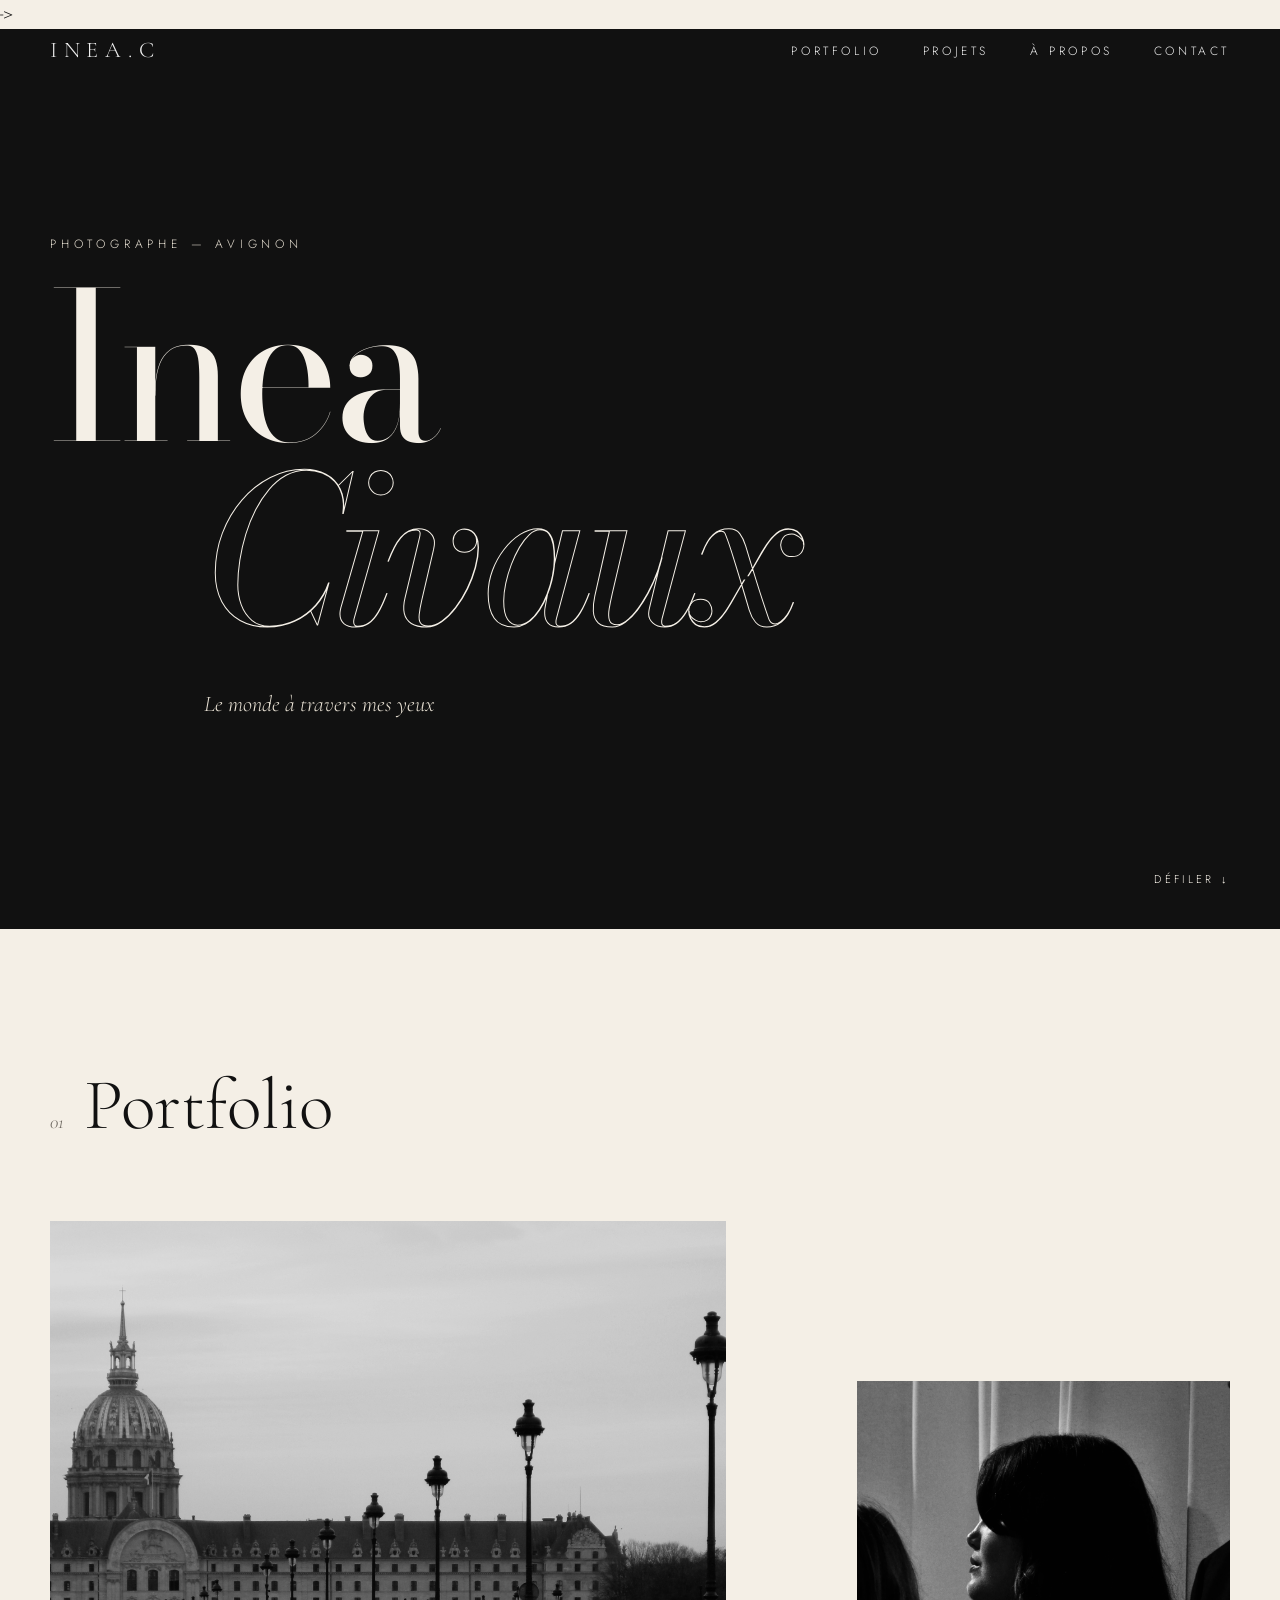
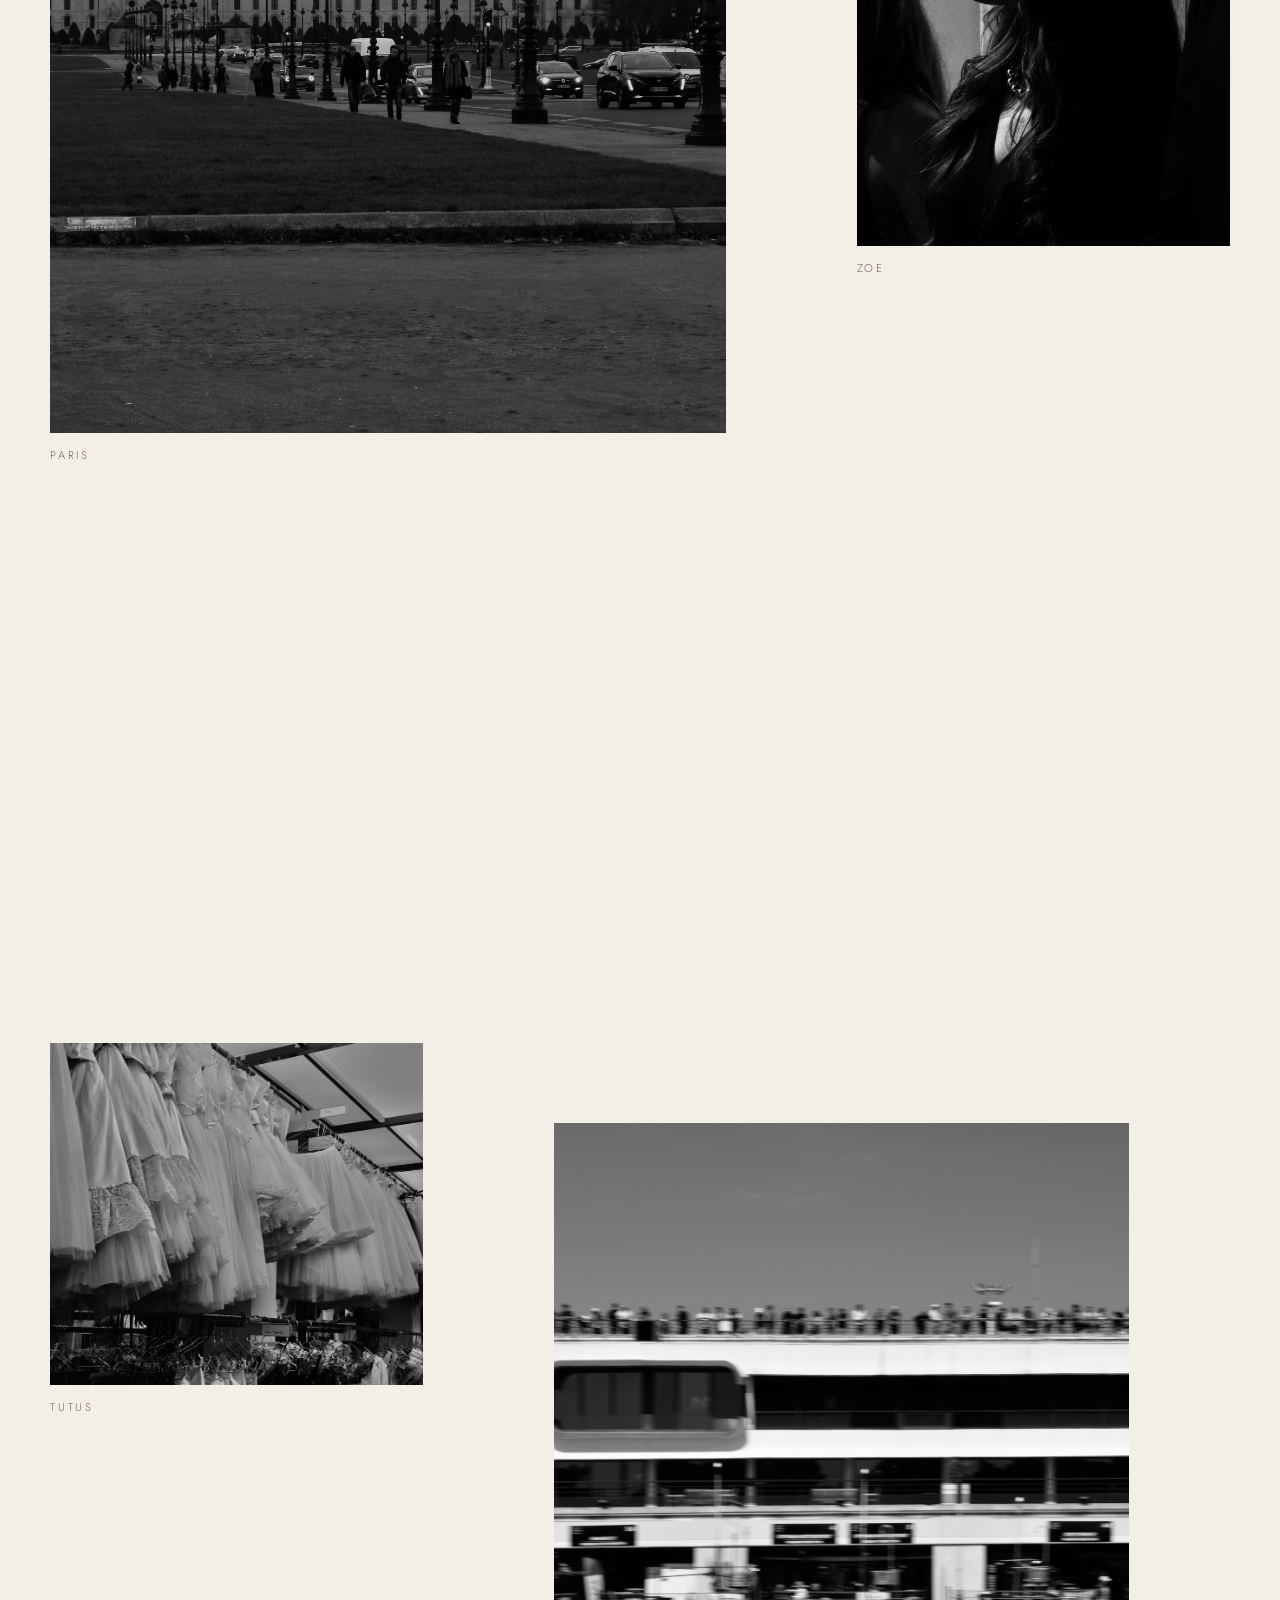
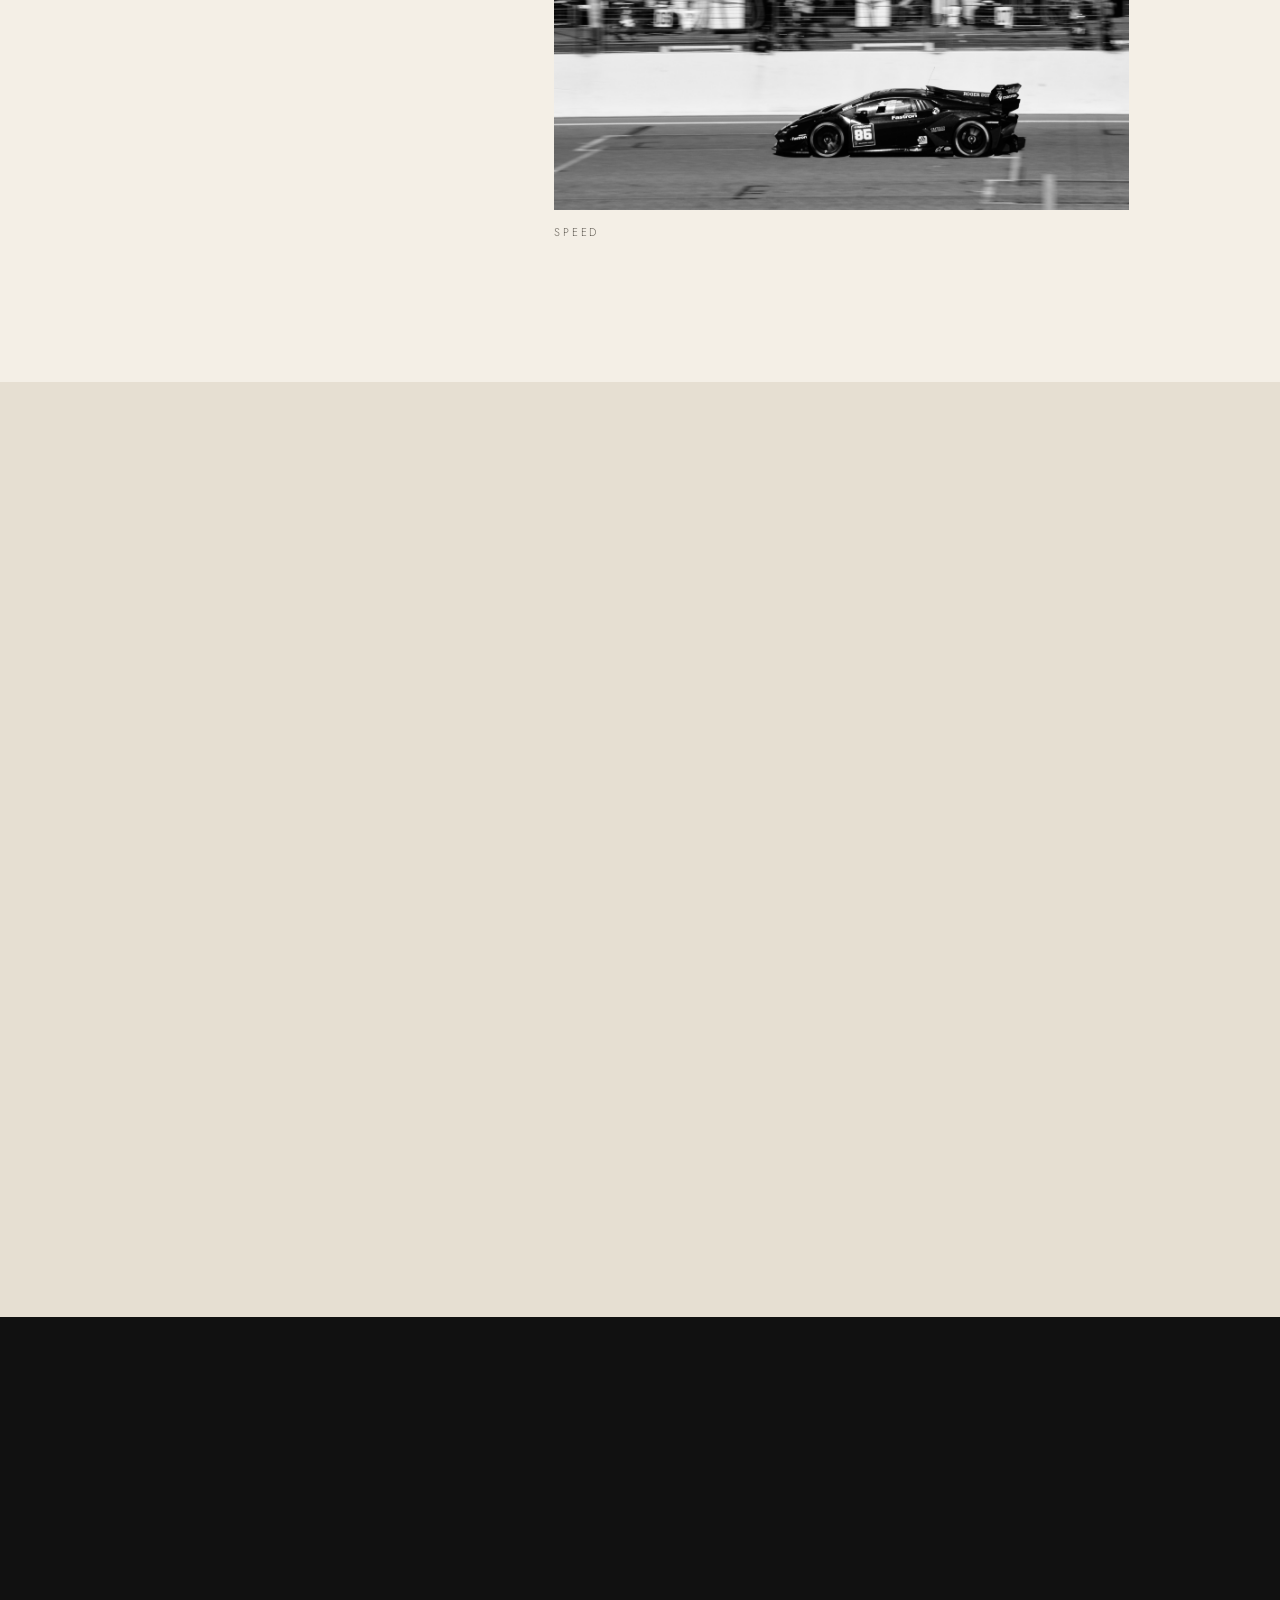
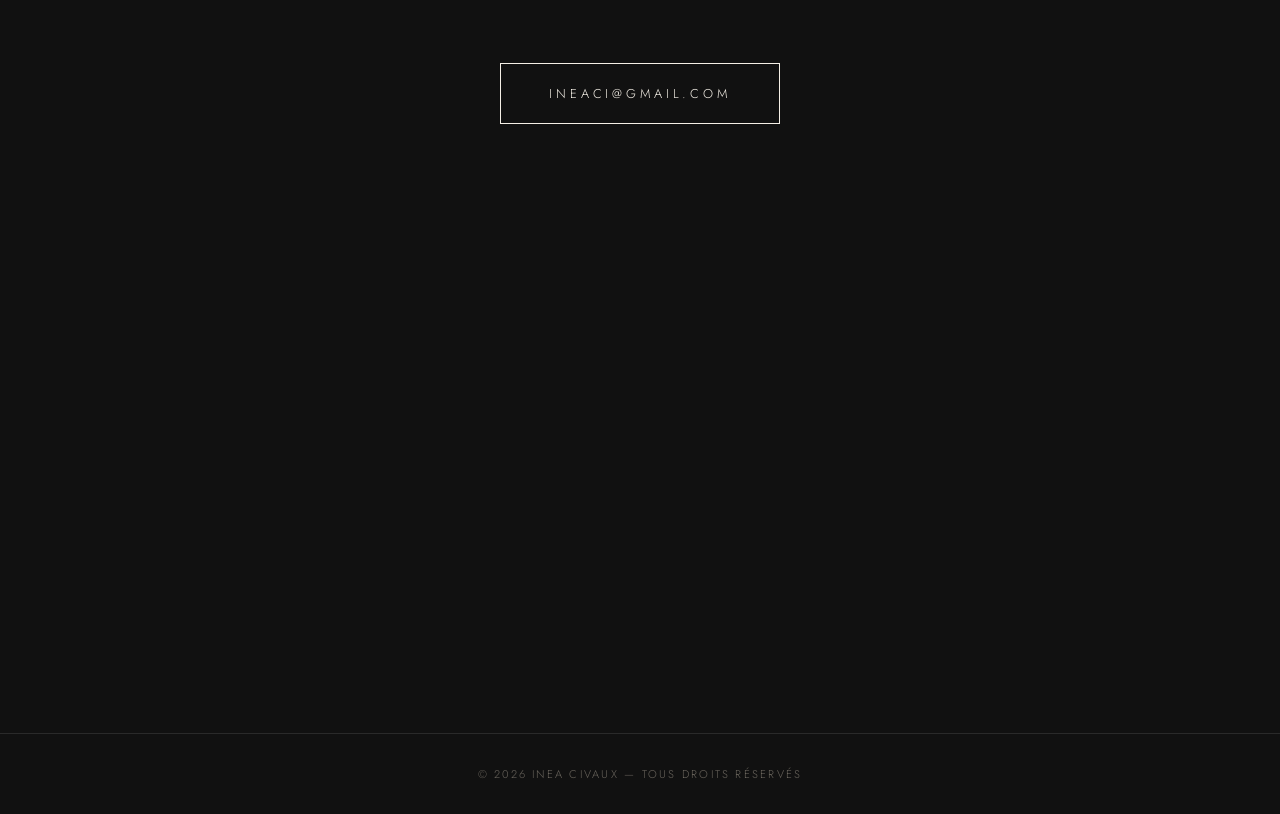
==== commit 77a2da47: "modif 3" ====
--- a/index.html
+++ b/index.html
@@ -3,9 +3,7 @@
 <!-- j' indique au navigateur que c'est une page HTML, et que le site est en français -->
 <html lang="fr">
 
-<!-- ============================================ -->
 <!-- CONFIGURATION DE LA PAGE                     -->
-<!-- ============================================ -->
 <head>
   <!-- permet d'afficher correctement les accents et les caractères spéciaux -->
   <meta charset="UTF-8">
@@ -29,9 +27,8 @@
 <!-- tout ce qui est dans le body est ce qu'on voit à l'écran -->
 <body>
 
-  <!-- ============================================ -->
   <!-- EN-TÊTE : logo et menu de navigation         -->
-  <!-- ============================================ -->
+->
   <header>
     <!-- mon logo en haut à gauche, un clic ramène tout en haut de la page -->
     <a href="#top" class="logo">Inea.C</a>
@@ -45,9 +42,9 @@
     </nav>
   </header>
 
-  <!-- ============================================ -->
+ 
   <!-- ACCUEIL : grand titre avec mon nom           -->
-  <!-- ============================================ -->
+ 
   <!-- le id="top" sert de point d'arrivée pour le lien du logo -->
   <section class="hero" id="top">
     <!-- petite ligne au-dessus du titre qui dit qui je suis et où -->
@@ -60,9 +57,9 @@
     <span class="scroll">Défiler ↓</span>
   </section>
 
-  <!-- ============================================ -->
+
   <!-- 01 PORTFOLIO : galerie de mes photos         -->
-  <!-- ============================================ -->
+ 
   <!-- le id="portfolio" correspond au lien "Portfolio" du menu -->
   <section class="portfolio" id="portfolio">
 
@@ -87,9 +84,9 @@
     </div>
   </section>
 
-  <!-- ============================================ -->
+  
   <!-- 02 À PROPOS : qui je suis, mon parcours      -->
-  <!-- ============================================ -->
+  
   <!-- le id="apropos" correspond au lien "À propos" du menu -->
   <section class="apropos" id="apropos">
 
@@ -123,9 +120,9 @@
     </div>
   </section>
 
-  <!-- ============================================ -->
+  
   <!-- 03 CONTACT : email, formulaire, CV, réseaux  -->
-  <!-- ============================================ -->
+ 
   <!-- le id="contact" correspond au lien "Contact" du menu -->
   <section class="contact" id="contact">
     <span class="numero">03</span>
@@ -139,7 +136,7 @@
     <!-- Formulaire de contact -->
     <!-- quand le visiteur clique sur "Envoyer", les infos partent vers le service Formspree, qui me les transmet par mail -->
     <form class="formulaire" action="https://formspree.io/f/VOTRE_CODE" method="POST">
-      <!-- champ pour le nom (obligatoire grâce à "required") -->
+      <!-- champ pour le nom -->
       <input type="text" name="nom" placeholder="Votre nom" required>
       <!-- champ pour l'email, le navigateur vérifie que le format est bon -->
       <input type="email" name="email" placeholder="Votre email" required>
@@ -160,21 +157,20 @@
     </div>
   </section>
 
-  <!-- ============================================ -->
+ 
   <!-- PIED DE PAGE : mentions de copyright         -->
-  <!-- ============================================ -->
+  
   <footer>
     <p>© 2026 Inea Civaux — Tous droits réservés</p>
   </footer>
 
-  <!-- ============================================ -->
-  <!-- VISIONNEUSE : photo agrandie au clic         -->
-  <!-- ============================================ -->
-  <!-- cette boîte est cachée au départ, elle s'affiche quand on clique sur une photo de la galerie -->
+  <!-- photo agrandie quand on clique         -->
+  
+  
   <div class="lightbox" id="lightbox">
-    <!-- l'image agrandie (vide au départ, le JavaScript la remplit au clic) -->
+  
     <img src="" alt="">
-    <!-- la légende de la photo agrandie (remplie aussi par le JavaScript) -->
+    
     <p class="lightbox-legende"></p>
     <!-- le bouton pour fermer la photo agrandie -->
     <button class="lightbox-fermer" aria-label="Fermer">Fermer ✕</button>
--- a/style.css
+++ b/style.css
@@ -45,6 +45,7 @@
 
 /* En-tête : logo et menu de navigation */
 /* mix-blend-mode : le texte s'inverse selon le fond (noir sur crème, crème sur noir) */
+body > header {
   position: fixed;                  /* l'en-tête reste collé en haut quand on descend */
   top: 0; left: 0; right: 0;        /* il prend toute la largeur de l'écran */
   z-index: 10;                      /* il passe au-dessus des autres éléments */
@@ -764,8 +765,32 @@
 /* ces règles ne s'appliquent que si l'écran fait 800px de large ou moins */
 @media (max-width: 800px) {
   /* l'en-tête et le menu sont plus serrés */
-  body > header { padding: 20px; }
-  nav a { margin-left: 18px; }
+    /* l'en-tête est plus serré, et tout reste sur une seule ligne */
+  body > header {
+    padding: 20px;
+    flex-wrap: nowrap;              /* le logo et le menu ne passent jamais à la ligne */
+    align-items: center;            /* le logo et les liens sont au même niveau vertical */
+  }
+
+  /* les liens sont plus petits, moins espacés, et ne se coupent pas sur deux lignes */
+  body > header a {
+    font-size: 0.62rem;
+    letter-spacing: 0.12em;
+    white-space: nowrap;            /* un lien comme "À propos" reste sur une seule ligne */
+  }
+
+  /* le logo est réduit pour laisser de la place au menu (le !important écrase la règle du logo plus haut) */
+  .logo { font-size: 1.1rem !important; letter-spacing: 0.05em !important; }
+
+  /* le menu : les 4 liens côte à côte, alignés */
+  nav {
+    display: flex;
+    align-items: center;
+    gap: 12px;                      /* espace entre les liens */
+  }
+
+  /* on enlève l'ancienne marge, remplacée par le gap juste au-dessus */
+  nav a { margin-left: 0; }
   /* les marges sur les côtés sont réduites */
   .hero, .portfolio, .apropos { padding-left: 20px; padding-right: 20px; }
 
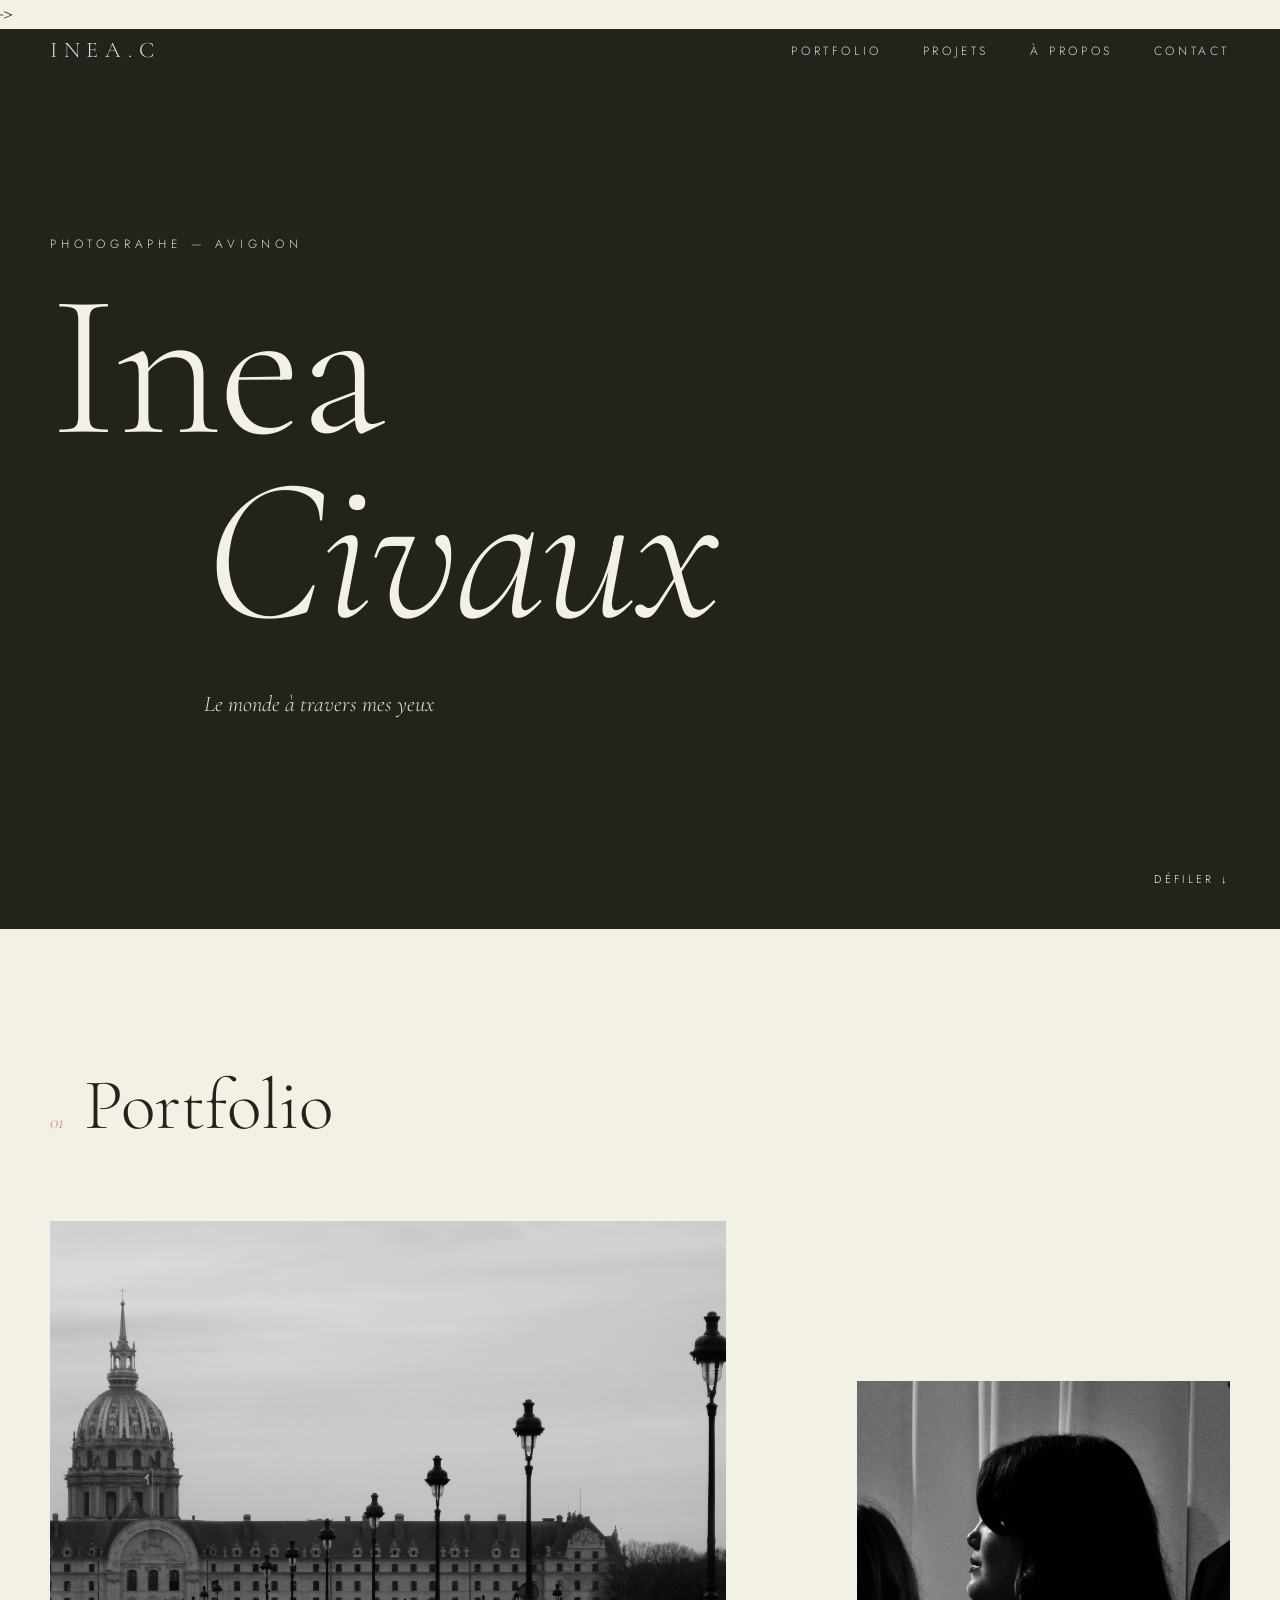
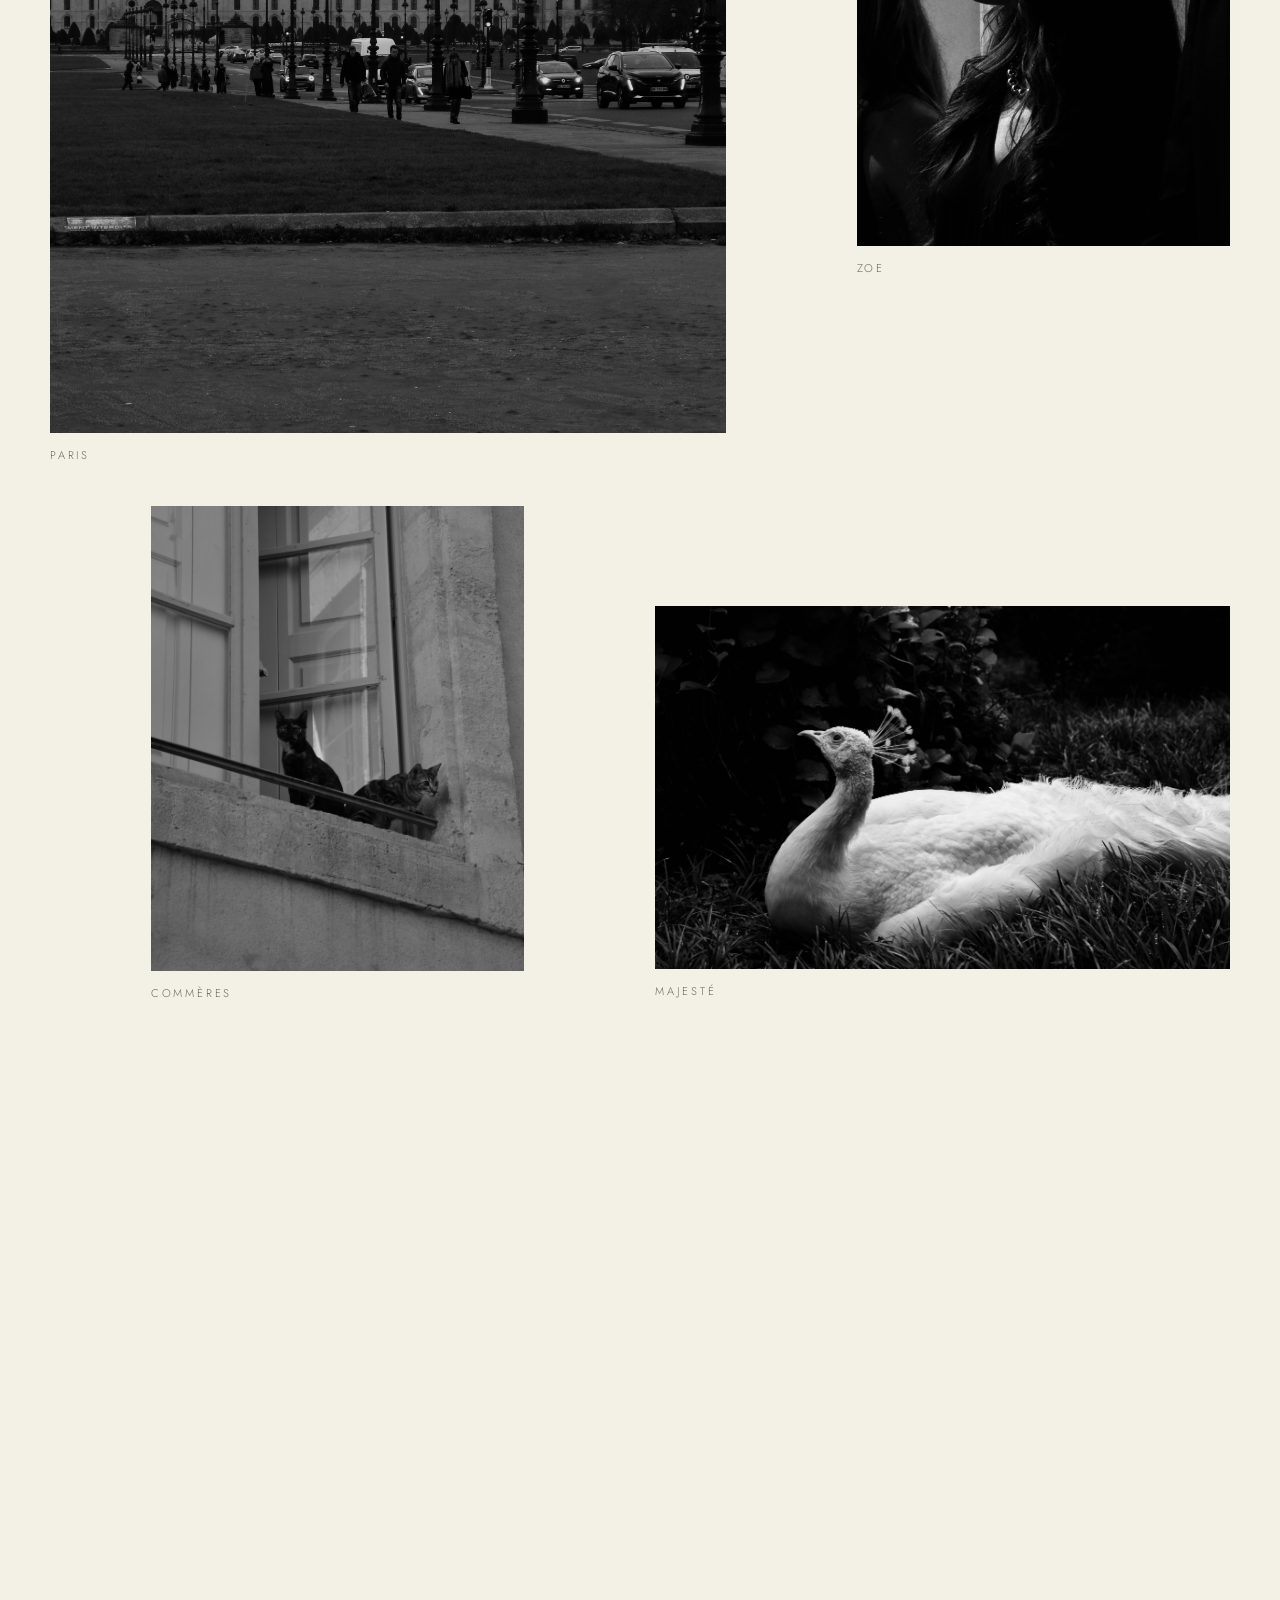
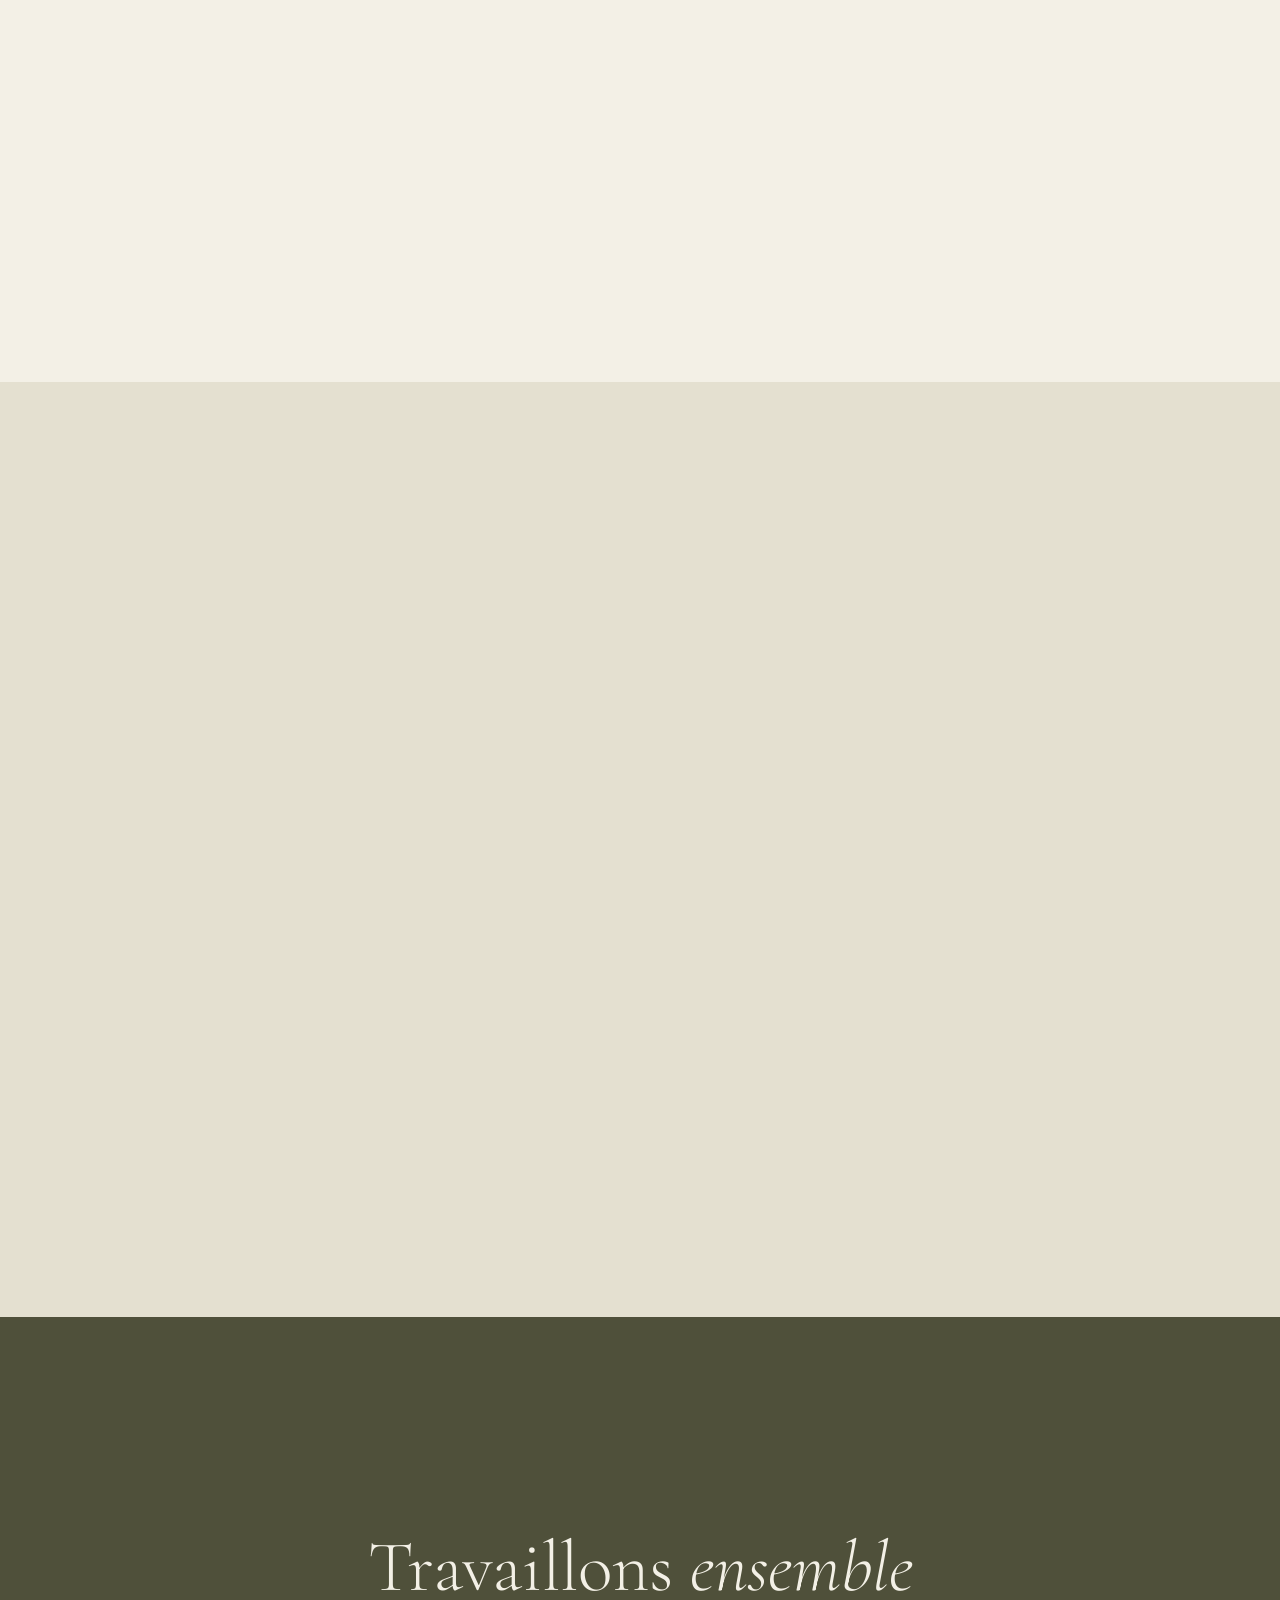
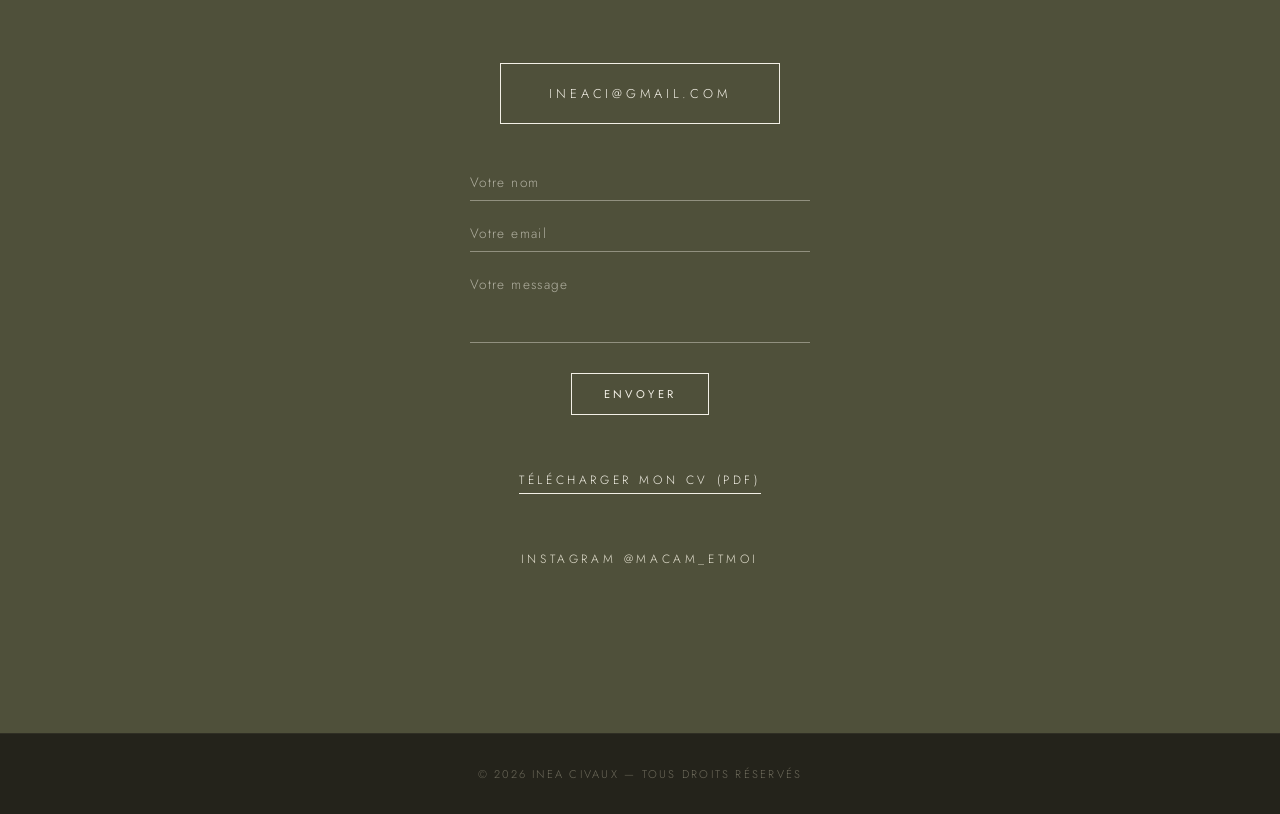
==== commit a0eac8af: "modif police et encart projet" ====
--- a/index.html
+++ b/index.html
@@ -17,8 +17,7 @@
   <link rel="preconnect" href="https://fonts.googleapis.com">
   <link rel="preconnect" href="https://fonts.gstatic.com" crossorigin>
   <!-- on télécharge vraiment les 3 polices depuis Google Fonts -->
-  <link href="https://fonts.googleapis.com/css2?family=Bodoni+Moda:ital,opsz,wght@0,6..96,400;1,6..96,400&family=Cormorant+Garamond:ital,wght@0,300;0,400;1,300&family=Jost:wght@300;400&display=swap" rel="stylesheet">
-
+  <link href="https://fonts.googleapis.com/css2?family=Cormorant+Garamond:ital,wght@0,300;0,400;0,500;1,300;1,400;1,500&family=Jost:wght@300;400&display=swap" rel="stylesheet">
   <!-- Lien vers le fichier de style -->
   <!-- cette ligne relie la page à style.css, qui gère les couleurs, la mise en page, tout ce qui est esthétique -->
   <link rel="stylesheet" href="style.css">
--- a/style.css
+++ b/style.css
@@ -1,33 +1,35 @@
 /* Couleurs et polices */
 /* les variables : on les définit une fois ici, puis on les réutilise partout avec var(--nom) */
 :root {
-  --noir: #111111;                  /* le noir un peu adouci, utilisé pour le texte et les fonds sombres */
-  --creme: #f4efe6;                 /* couleur du fond principal du site */
-  --creme-fonce: #e6dfd2;           /* blanc crème plus foncé pour les fonds secondaires */
-  --gris: #6b665e;                  /* le gris chaud pour les textes discrets et les légendes */
-  --display: 'Bodoni Moda', 'Cormorant Garamond', serif;   /* uniquement pour mon nom */
-  --serif: 'Cormorant Garamond', serif;                    /* la police des titres */
-  --sans: 'Jost', sans-serif;                              /* la police du texte courant */
-}
-
-/* Réglages généraux : page, texte, images */
-/* le padding et la bordure sont comptés dans la taille des éléments, ce qui évite les débordements */
+  --noir: #24231b;                  /* noir chaud, pour le texte et les fonds sombres */
+  --creme: #f3f0e6;                 /* fond principal du site */
+  --creme-fonce: #e4e0d0;           /* fond secondaire */
+  --papier: #faf8f2;                /* blanc cassé des encarts */
+  --gris: #6e6b5c;                  /* gris chaud pour les textes discrets */
+  --olive: #6c6c4c;                 /* vert olive de l'inspiration */
+  --olive-fonce: #4f503a;           /* olive plus sombre (contact, survols) */
+  --rose: #c48f84;                  /* rose poudré pour les numéros */
+
+  --nom-prenom: 'Cormorant Garamond', serif;    /* police de « Inea » */
+  --nom-famille: 'Cormorant Garamond', serif;   /* police de « Civaux » : change seulement cette ligne pour tester une autre */
+  --serif: 'Cormorant Garamond', serif;         /* titres */
+  --sans: 'Jost', sans-serif;                   /* texte courant */
+}
+
+/* Réglages généraux */
 * { box-sizing: border-box; }
 
-/* quand on clique sur un lien du menu, la page défile en douceur au lieu de sauter */
 html { scroll-behavior: smooth; }
 
-/* le style de base de toute la page */
 body {
-  margin: 0;                        /* on enlève la marge par défaut du navigateur */
+  margin: 0;
   background: var(--creme);
   color: var(--noir);
   font-family: var(--sans);
-  font-weight: 300;                 /* police fine */
-  line-height: 1.8;                 /* espace entre les lignes de texte pour que ce soit aéré */
-}
-
-/* toutes les images prennent la largeur de leur zone, et display: block enlève le petit espace sous les images */
+  font-weight: 300;
+  line-height: 1.8;
+}
+
 img { display: block; width: 100%; }
 
 /* Apparition au scroll : cachés au départ, puis visibles */
@@ -37,19 +39,18 @@
   transition: opacity 0.9s ease, transform 0.9s ease;
 }
 
-/* quand le JavaScript ajoute "visible", l'élément remonte à sa place et apparaît */
 .reveal.visible {
   opacity: 1;
   transform: none;
 }
 
-/* En-tête : logo et menu de navigation */
-/* mix-blend-mode : le texte s'inverse selon le fond (noir sur crème, crème sur noir) */
+/* En-tête : logo et menu */
+/* mix-blend-mode : le texte s'inverse selon le fond */
 body > header {
-  position: fixed;                  /* l'en-tête reste collé en haut quand on descend */
-  top: 0; left: 0; right: 0;        /* il prend toute la largeur de l'écran */
-  z-index: 10;                      /* il passe au-dessus des autres éléments */
-  display: flex;                    /* logo à gauche, menu à droite */
+  position: fixed;
+  top: 0; left: 0; right: 0;
+  z-index: 10;
+  display: flex;
   justify-content: space-between;
   align-items: center;
   padding: 30px 50px;
@@ -57,42 +58,36 @@
   mix-blend-mode: difference;
 }
 
-/* les liens de l'en-tête : petits, espacés et en majuscules */
 body > header a {
-  color: inherit;                   /* ils gardent la couleur de l'en-tête */
-  text-decoration: none;            /* on enlève le soulignement */
+  color: inherit;
+  text-decoration: none;
   font-size: 0.75rem;
-  letter-spacing: 0.3em;            /* espace entre les lettres */
-  text-transform: uppercase;
-}
-
-/* le logo est plus grand et en police serif ; le !important force la taille malgré la règle juste au-dessus */
+  letter-spacing: 0.3em;
+  text-transform: uppercase;
+}
+
 .logo {
   font-family: var(--serif);
   font-size: 1.4rem !important;
 }
 
-/* on espace les liens du menu entre eux */
 nav a { margin-left: 36px; }
 
-/* au survol, le lien se souligne un peu plus bas que d'habitude */
 nav a:hover { text-decoration: underline; text-underline-offset: 6px; }
 
 /* Accueil : grand titre avec mon nom */
-/* la section prend toute la hauteur de l'écran, fond noir, contenu centré verticalement */
 .hero {
-  position: relative;               /* sert de repère pour placer "Défiler" en bas */
-  min-height: 100vh;                /* 100vh = toute la hauteur de l'écran */
+  position: relative;
+  min-height: 100vh;
   background: var(--noir);
   color: var(--creme);
   display: flex;
-  flex-direction: column;           /* les éléments sont empilés les uns sous les autres */
+  flex-direction: column;
   justify-content: center;
   padding: 0 50px;
-  overflow: hidden;                 /* ce qui dépasse est coupé */
-}
-
-/* la petite ligne au-dessus du nom (Photographe — Avignon) */
+  overflow: hidden;
+}
+
 .eyebrow {
   font-size: 0.75rem;
   letter-spacing: 0.4em;
@@ -101,36 +96,35 @@
   color: var(--creme-fonce);
 }
 
-/* Mon nom : Bodoni Moda, élégant et très contrasté */
+/* « Inea » : Cormorant Garamond fin, droit */
 .hero h1 {
-  font-family: var(--display);
-  font-weight: 400;
-  font-size: clamp(4.5rem, 16vw, 14rem);   /* la taille s'adapte à l'écran, entre un minimum et un maximum */
-  line-height: 0.9;                 /* les deux lignes du nom sont très rapprochées */
+  font-family: var(--nom-prenom);
+  font-weight: 300;
+  font-size: clamp(4.5rem, 16vw, 14rem);
+  line-height: 0.9;
   margin: 0;
-  letter-spacing: -0.03em;          /* lettres légèrement resserrées */
-}
-
-/* le second mot : italique, lettres creuses, seulement le contour */
+  letter-spacing: -0.01em;
+}
+
+/* « Civaux » : italique, lettres pleines, décalé vers la droite */
 .hero h1 em {
-  font-style: italic;
-  color: transparent;                       /* l'intérieur des lettres est transparent */
-  -webkit-text-stroke: 1px var(--creme);    /* on dessine seulement le contour, d'1 pixel */
-  padding-left: 12vw;                       /* on décale "Civaux" vers la droite */
-}
-
-/* la phrase « Le monde à travers mes yeux » */
+  font-family: var(--nom-famille);
+  font-style: italic;
+  font-weight: 300;
+  color: var(--creme);
+  padding-left: 12vw;
+}
+
 .hero-note {
   font-family: var(--serif);
   font-style: italic;
   font-size: 1.4rem;
-  margin: 40px 0 0 12vw;            /* alignée avec le décalage de "Civaux" */
+  margin: 40px 0 0 12vw;
   color: var(--creme-fonce);
 }
 
-/* « Défiler ↓ » : placé en bas à droite de l'accueil */
 .scroll {
-  position: absolute;               /* positionné par rapport à .hero */
+  position: absolute;
   bottom: 40px;
   right: 50px;
   font-size: 0.7rem;
@@ -139,63 +133,54 @@
 }
 
 /* Titres de section : numéro + grand titre */
-/* le numéro et le titre sont côte à côte, alignés sur la base du texte */
 .section-titre {
   display: flex;
   align-items: baseline;
   gap: 20px;
 }
 
-/* le petit numéro (01, 02, 03) en italique et en gris */
+/* le numéro est maintenant en rose poudré */
 .numero {
   font-family: var(--serif);
   font-style: italic;
   font-size: 1.2rem;
-  color: var(--gris);
-}
-
-/* tous les grands titres de section */
+  color: var(--rose);
+}
+
 h2 {
   font-family: var(--serif);
   font-weight: 300;
-  font-size: clamp(2.5rem, 6vw, 4.5rem);   /* taille qui s'adapte à l'écran */
+  font-size: clamp(2.5rem, 6vw, 4.5rem);
   line-height: 1;
   margin: 0;
 }
 
 /* 01 Portfolio : galerie de photos */
-/* de grands espaces au-dessus et en dessous de la section */
 .portfolio { padding: 140px 50px; }
 
-/* La grille de la galerie */
-/* la grille est découpée en 12 colonnes égales, et chaque photo choisit où elle se place */
 .galerie {
   display: grid;
   grid-template-columns: repeat(12, 1fr);
-  gap: 40px 30px;                   /* 40px entre les lignes, 30px entre les colonnes */
+  gap: 40px 30px;
   margin-top: 80px;
-  align-items: start;               /* les photos sont alignées en haut de leur case */
-}
-
-/* Les photos : noir et blanc, couleur au survol */
-/* overflow: visible laisse la photo dépasser un peu quand elle grossit au survol */
+  align-items: start;
+}
+
 figure { margin: 0; overflow: visible; }
 
 figure img {
   height: 100%;
-  object-fit: cover;                /* la photo remplit le cadre sans être déformée (elle est recadrée) */
-  background: var(--creme-fonce);   /* fond affiché tant que la photo manque */
-  filter: grayscale(100%);          /* la photo est en noir et blanc */
-  transition: filter 0.6s, transform 0.6s;   /* le changement se fait en douceur */
-}
-
-/* au survol : la couleur revient et la photo grossit légèrement */
+  object-fit: cover;
+  background: var(--creme-fonce);
+  filter: grayscale(100%);
+  transition: filter 0.6s, transform 0.6s;
+}
+
 figure:hover img {
   filter: grayscale(0%);
   transform: scale(1.02);
 }
 
-/* Les légendes sous les photos */
 figcaption {
   margin-top: 12px;
   font-size: 0.7rem;
@@ -204,10 +189,6 @@
   color: var(--gris);
 }
 
-/* Taille et position de chaque photo : c'est ce qui crée l'effet artistique */
-/* grid-column : de quelle colonne à quelle colonne la photo s'étend */
-/* aspect-ratio : les proportions de la photo (largeur / hauteur) */
-/* margin-top : décale la photo vers le bas pour casser l'alignement */
 .p1 { grid-column: 1 / 8;   aspect-ratio: 4 / 5; }
 .p2 { grid-column: 9 / 13;  aspect-ratio: 3 / 4; margin-top: 160px; }
 .p3 { grid-column: 2 / 6;   aspect-ratio: 3 / 4; }
@@ -215,35 +196,30 @@
 .p5 { grid-column: 1 / 5;   aspect-ratio: 1 / 1; }
 .p6 { grid-column: 6 / 12;  aspect-ratio: 4 / 5; margin-top: 80px; }
 
-/* Les figures contiennent l'image + la légende : on fixe la hauteur de l'image */
-/* l'image prend tout l'espace restant au-dessus de la légende */
 .galerie figure { display: flex; flex-direction: column; }
 .galerie figure img { flex: 1; min-height: 0; }
 
 /* 02 À propos : portrait et texte */
-/* deux colonnes : le portrait (5 parts) et le texte (6 parts), sur un fond crème plus foncé */
 .apropos {
   display: grid;
   grid-template-columns: 5fr 6fr;
   gap: 100px;
-  align-items: center;              /* le portrait et le texte sont centrés verticalement */
+  align-items: center;
   padding: 140px 50px;
   background: var(--creme-fonce);
 }
 
-/* Le portrait, avec un cadre décalé derrière */
 .portrait { position: relative; }
 
-/* ce faux élément dessine un cadre vide, décalé vers le bas et la gauche, derrière la photo */
+/* le cadre décalé derrière le portrait est maintenant olive */
 .portrait::before {
   content: "";
   position: absolute;
   top: 25px; left: -25px;
   width: 100%; height: 100%;
-  border: 1px solid var(--noir);
-}
-
-/* la photo est en noir et blanc, et position: relative la place au-dessus du cadre */
+  border: 1px solid var(--olive);
+}
+
 .portrait img {
   position: relative;
   aspect-ratio: 3 / 4;
@@ -252,11 +228,8 @@
   filter: grayscale(100%);
 }
 
-/* Le texte de présentation */
-/* espace sous le titre de la section */
 .texte .section-titre { margin-bottom: 40px; }
 
-/* la phrase d'accroche : grande, en italique */
 .accroche {
   font-family: var(--serif);
   font-style: italic;
@@ -265,26 +238,20 @@
   margin: 0 0 30px;
 }
 
-/* les paragraphes sont en gris et ne dépassent pas 520px de large pour rester faciles à lire */
 .texte p { color: var(--gris); max-width: 520px; }
 
-/* 03 Contact : fond noir, bouton email, réseaux */
-/* toute la section est centrée, sur fond noir */
+/* 03 Contact : fond vert olive foncé */
 .contact {
-  background: var(--noir);
+  background: var(--olive-fonce);
   color: var(--creme);
   text-align: center;
   padding: 160px 20px;
 }
 
-/* le titre "Travaillons ensemble" avec de l'espace autour, et "ensemble" en italique */
 .contact h2 { margin: 20px 0 60px; }
 .contact h2 em { font-style: italic; }
-/* le numéro 03 est plus clair pour être lisible sur fond noir */
 .contact .numero { color: var(--creme-fonce); }
 
-/* Le bouton (email, envoyer) */
-/* un bouton avec seulement un contour crème, sans fond */
 .bouton {
   display: inline-block;
   padding: 18px 48px;
@@ -294,13 +261,11 @@
   font-size: 0.8rem;
   letter-spacing: 0.3em;
   text-transform: uppercase;
-  transition: all 0.3s;             /* tous les changements (couleurs) se font en douceur */
-}
-
-/* au survol, le bouton se remplit de crème et le texte devient noir */
+  transition: all 0.3s;
+}
+
 .bouton:hover { background: var(--creme); color: var(--noir); }
 
-/* Le lien Instagram */
 .reseaux { margin-top: 50px; }
 
 .reseaux a {
@@ -312,71 +277,62 @@
   text-transform: uppercase;
 }
 
-/* au survol, le lien devient blanc et se souligne */
 .reseaux a:hover { color: white; text-decoration: underline; text-underline-offset: 6px; }
 
-/* Formulaire de contact : champs et bouton */
-/* le formulaire est étroit, centré, et les champs sont empilés les uns sous les autres */
+/* Formulaire de contact */
 .formulaire {
   max-width: 340px;
-  margin: 40px auto 0;              /* auto à gauche et à droite = centré */
+  margin: 40px auto 0;
   display: flex;
   flex-direction: column;
   gap: 14px;
 }
 
-/* Les champs : seulement une ligne en dessous */
-/* pas de fond, pas de cadre, juste un trait sous le champ */
+/* sur fond olive, les lignes et les textes d'exemple sont en crème transparent pour rester lisibles */
 .formulaire input,
 .formulaire textarea {
   background: transparent;
   border: none;
-  border-bottom: 1px solid var(--gris);
+  border-bottom: 1px solid rgba(243, 240, 230, 0.4);
   padding: 8px 0;
   color: var(--creme);
   font-family: var(--sans);
   font-weight: 300;
   font-size: 0.85rem;
-  resize: none;                     /* on empêche de redimensionner la zone de message */
-  outline: none;                    /* on enlève le contour que le navigateur ajoute au clic */
+  resize: none;
+  outline: none;
   transition: border-color 0.3s;
 }
 
-/* le texte d'exemple dans les champs (Votre nom, Votre email...) est en gris */
 .formulaire input::placeholder,
 .formulaire textarea::placeholder {
-  color: var(--gris);
+  color: rgba(243, 240, 230, 0.6);
   letter-spacing: 0.1em;
 }
 
-/* Quand on clique dans un champ, la ligne devient crème */
 .formulaire input:focus,
 .formulaire textarea:focus {
   border-bottom-color: var(--creme);
 }
 
-/* Le bouton « Envoyer » */
-/* il reprend le style de .bouton mais en plus petit et centré */
 .formulaire .bouton {
   align-self: center;
   margin-top: 16px;
   padding: 12px 32px;
   font-size: 0.7rem;
   background: transparent;
-  cursor: pointer;                  /* la main apparaît au survol */
-  font-family: var(--sans);         /* un <button> n'hérite pas de la police, il faut la préciser */
-}
-
-/* même effet de remplissage au survol que les autres boutons */
+  cursor: pointer;
+  font-family: var(--sans);
+}
+
 .formulaire .bouton:hover {
   background: var(--creme);
   color: var(--noir);
 }
 
-/* Lien CV : télécharger mon CV */
+/* Lien CV */
 .cv { margin: 50px 0 0; }
 
-/* le lien est souligné par une bordure crème, pas par le soulignement classique */
 .cv a {
   color: var(--creme);
   text-decoration: none;
@@ -384,13 +340,12 @@
   letter-spacing: 0.3em;
   text-transform: uppercase;
   border-bottom: 1px solid var(--creme);
-  padding-bottom: 4px;              /* espace entre le texte et la ligne */
+  padding-bottom: 4px;
 }
 
 .cv a:hover { color: white; border-bottom-color: white; }
 
-/* Pied de page : mentions de copyright */
-/* fond noir, texte gris discret, séparé du reste par une fine ligne en haut */
+/* Pied de page */
 footer {
   background: var(--noir);
   color: var(--gris);
@@ -399,44 +354,37 @@
   font-size: 0.7rem;
   letter-spacing: 0.2em;
   text-transform: uppercase;
-  border-top: 1px solid #2a2a2a;
-}
-
-/* on enlève la marge du paragraphe pour que le texte soit bien centré dans le pied de page */
+  border-top: 1px solid #2f2e24;
+}
+
 footer p { margin: 0; }
 
 /* Visionneuse : photo agrandie au clic */
-/* le curseur en loupe (+) indique qu'on peut cliquer pour agrandir */
 .galerie figure,
 .galerie-projet figure { cursor: zoom-in; }
 
-/* Le fond noir qui recouvre la page */
-/* inset: 0 étire la boîte sur tout l'écran ; elle est cachée (display: none) tant qu'on n'a pas cliqué */
 .lightbox {
   position: fixed;
   inset: 0;
-  z-index: 100;                     /* au-dessus de tout, même de l'en-tête */
+  z-index: 100;
   display: none;
   flex-direction: column;
   align-items: center;
   justify-content: center;
   padding: 40px 20px;
-  background: rgba(17, 17, 17, 0.96);   /* noir presque opaque */
-  cursor: zoom-out;                 /* le curseur indique qu'un clic referme la photo */
-}
-
-/* quand le JavaScript ajoute la classe "ouverte", la boîte devient visible */
+  background: rgba(36, 35, 27, 0.96);
+  cursor: zoom-out;
+}
+
 .lightbox.ouverte { display: flex; }
 
-/* La photo en grand */
 .lightbox img {
   width: auto;
   max-width: 100%;
-  max-height: 80vh;                 /* elle ne dépasse jamais 80% de la hauteur de l'écran */
-  object-fit: contain;              /* la photo entière est visible, sans être coupée */
-}
-
-/* La légende sous la photo */
+  max-height: 80vh;
+  object-fit: contain;
+}
+
 .lightbox-legende {
   margin: 24px 0 0;
   color: var(--creme);
@@ -445,8 +393,6 @@
   font-size: 1.4rem;
 }
 
-/* Le bouton « Fermer » */
-/* placé en haut à droite de l'écran, sans fond ni bordure */
 .lightbox-fermer {
   position: absolute;
   top: 30px;
@@ -461,13 +407,12 @@
   cursor: pointer;
 }
 
-/* Page projets : titre, filtres et cartes */
+/* Page projets : titre, filtres et encarts */
 .projets-page {
   min-height: 100vh;
-  padding: 180px 50px 140px;   /* grand espace en haut pour l'en-tête fixe */
-}
-
-/* la phrase sous le titre, en grand et en italique */
+  padding: 180px 50px 140px;
+}
+
 .projets-intro {
   margin: 30px 0 50px;
   color: var(--gris);
@@ -476,8 +421,7 @@
   font-size: 1.5rem;
 }
 
-/* Les rangées de boutons de filtre */
-/* flex-wrap permet aux boutons de passer à la ligne s'il n'y a plus de place */
+/* Rangées de boutons de filtre */
 .filtres {
   display: flex;
   flex-wrap: wrap;
@@ -486,18 +430,15 @@
   margin: 0 0 22px;
 }
 
-/* Petit mot devant chaque rangée (« Origine », « Type ») */
-/* ::before ajoute du texte avant le contenu ; attr(data-etiquette) va chercher le mot écrit dans le HTML */
 .filtres::before {
   content: attr(data-etiquette);
   min-width: 80px;
   font-family: var(--serif);
   font-style: italic;
   font-size: 1.1rem;
-  color: var(--gris);
-}
-
-/* un bouton de filtre : sans fond, avec une bordure invisible qui deviendra visible quand il est actif */
+  color: var(--rose);
+}
+
 .filtre {
   background: none;
   border: none;
@@ -512,86 +453,111 @@
   transition: color 0.3s, border-color 0.3s;
 }
 
-/* au survol, le texte devient noir */
 .filtre:hover { color: var(--noir); }
 
-/* Le filtre sélectionné est souligné */
 .filtre.actif {
   color: var(--noir);
-  border-bottom-color: var(--noir);
-}
-
-/* La grille : 2 colonnes sur ordinateur */
+  border-bottom-color: var(--olive);
+}
+
+/* La grille : 2 colonnes d'encarts sur ordinateur */
 .projets-liste {
   display: grid;
-  grid-template-columns: repeat(2, 1fr);   /* 2 colonnes de même largeur */
-  gap: 70px 50px;
+  grid-template-columns: repeat(2, 1fr);
+  gap: 50px;
   margin-top: 60px;
 }
 
-/* Une carte projet (c'est un lien cliquable) */
-/* on enlève la couleur et le soulignement bleu habituels des liens */
+/* Un encart : cadre olive, fond papier, et un second filet fin à l'intérieur */
 .projet {
+  position: relative;
   display: flex;
   flex-direction: column;
+  align-items: center;
+  text-align: center;
+  padding: 44px 40px 48px;
+  background: var(--papier);
+  border: 1px solid var(--olive);
   color: inherit;
   text-decoration: none;
 }
 
-/* Le cadre de l'image coupe le zoom au survol */
-/* sans ça, l'image qui grossit dépasserait de son cadre */
-.projet-image { overflow: hidden; }
-
-/* l'image de la carte : proportions 4/3, en noir et blanc */
+/* le filet intérieur (ne bloque pas le clic grâce à pointer-events) */
+.projet::before {
+  content: "";
+  position: absolute;
+  inset: 8px;
+  border: 1px solid rgba(108, 108, 76, 0.35);
+  pointer-events: none;
+}
+
+/* La photo façon polaroid : cadre blanc, plus épais en bas, légère ombre */
+.projet-image {
+  width: 100%;
+  max-width: 420px;
+  padding: 10px 10px 36px;
+  background: #fff;
+  box-shadow: 0 10px 28px rgba(36, 35, 27, 0.14);
+}
+
+/* un encart sur deux est penché dans l'autre sens */
+.projet:nth-child(odd) .projet-image  { transform: rotate(-1.2deg); }
+.projet:nth-child(even) .projet-image { transform: rotate(1.2deg); }
+
 .projet img {
   aspect-ratio: 4 / 3;
   object-fit: cover;
-  background: var(--creme-fonce);   /* fond affiché tant que l'image manque */
+  background: var(--creme-fonce);
   filter: grayscale(100%);
-  transition: filter 0.6s, transform 0.8s;
-}
-
-/* au survol de la carte : la couleur revient et l'image grossit un peu */
-.projet:hover img {
-  filter: grayscale(0%);
-  transform: scale(1.04);
-}
-
-/* l'espace entre l'image et le texte de la carte */
-.projet-infos { padding-top: 24px; }
-
-/* Ligne « badge + type · année » (cartes et page de détail) */
+  transition: filter 0.6s;
+}
+
+.projet:hover img { filter: grayscale(0%); }
+
+.projet-infos {
+  padding-top: 32px;
+  display: flex;
+  flex-direction: column;
+  align-items: center;
+}
+
+/* le numéro 01, 02... en rose poudré */
+.projet-numero {
+  font-family: var(--serif);
+  font-style: italic;
+  font-size: 1.6rem;
+  line-height: 1;
+  color: var(--rose);
+}
+
 .projet-meta {
   display: flex;
   flex-wrap: wrap;
+  justify-content: center;
   align-items: center;
-  gap: 14px;
-}
-
-/* Les badges : plein pour Perso, vide pour Fac */
-/* le style commun aux deux badges : petit cadre avec texte en majuscules */
+  gap: 12px;
+  margin-top: 14px;
+}
+
 .badge {
   padding: 2px 14px;
-  border: 1px solid var(--noir);
+  border: 1px solid var(--olive);
   font-size: 0.65rem;
   letter-spacing: 0.25em;
   text-transform: uppercase;
   line-height: 1.8;
 }
 
-/* badge Perso : fond noir, texte crème */
 .badge-perso {
-  background: var(--noir);
-  color: var(--creme);
-}
-
-/* badge Fac : fond transparent, texte noir (juste le cadre) */
+  background: var(--olive);
+  color: var(--creme);
+}
+
 .badge-fac {
   background: transparent;
-  color: var(--noir);
-}
-
-/* le texte « Photographie · 2026 » à côté du badge */
+  color: var(--olive);
+}
+
 .projet-type {
   font-size: 0.7rem;
   letter-spacing: 0.25em;
@@ -599,41 +565,39 @@
   color: var(--gris);
 }
 
-/* le titre de la carte */
+/* le titre en italique, comme dans l'inspiration */
 .projet h3 {
   font-family: var(--serif);
-  font-weight: 300;
-  font-size: 2rem;
+  font-style: italic;
+  font-weight: 400;
+  font-size: 2.1rem;
   line-height: 1.1;
   margin: 14px 0;
 }
 
-/* le résumé de la carte, limité à 480px de large */
-.projet p { margin: 0 0 18px; color: var(--gris); max-width: 480px; }
-
-/* le lien « Voir le projet → » souligné par une bordure */
+.projet p { margin: 0 0 26px; color: var(--gris); max-width: 420px; }
+
+/* le bouton « Voir le projet » en pastille olive */
 .projet-lien {
   display: inline-block;
-  font-size: 0.75rem;
-  letter-spacing: 0.3em;
-  text-transform: uppercase;
-  border-bottom: 1px solid var(--noir);
-  padding-bottom: 4px;
-  transition: letter-spacing 0.4s;
-}
-
-/* au survol de la carte, les lettres du lien s'écartent un peu */
-.projet:hover .projet-lien { letter-spacing: 0.4em; }
+  padding: 10px 30px;
+  border-radius: 999px;
+  background: var(--olive);
+  color: var(--creme);
+  font-size: 0.7rem;
+  letter-spacing: 0.25em;
+  text-transform: uppercase;
+  transition: background 0.3s;
+}
+
+.projet:hover .projet-lien { background: var(--olive-fonce); }
 
 /* Un projet filtré disparaît */
-/* cette classe est ajoutée par projets.js quand la carte ne correspond pas au filtre choisi */
 .projet.cache { display: none; }
 
 /* Page de détail d'un projet */
-/* grand espace en haut pour laisser la place à l'en-tête fixe */
 .detail-page { padding: 180px 50px 120px; }
 
-/* Lien « retour » en haut */
 .detail-retour {
   color: var(--gris);
   text-decoration: none;
@@ -644,10 +608,8 @@
 
 .detail-retour:hover { color: var(--noir); }
 
-/* Titre du projet */
 .detail-entete { margin: 50px 0 60px; }
 
-/* le grand titre du projet, qui s'adapte à la taille de l'écran */
 .detail-entete h1 {
   font-family: var(--serif);
   font-weight: 300;
@@ -656,8 +618,6 @@
   margin: 24px 0 0;
 }
 
-/* Grande image de couverture */
-/* format panoramique 16/9, en noir et blanc */
 .detail-couverture {
   aspect-ratio: 16 / 9;
   object-fit: cover;
@@ -666,13 +626,10 @@
   margin-bottom: 80px;
 }
 
-/* Texte d'introduction : le premier paragraphe est l'accroche */
-/* max-width limite la largeur du texte pour qu'il reste agréable à lire */
 .detail-intro { max-width: 720px; margin-bottom: 140px; }
 
 .detail-intro p { margin: 0 0 22px; color: var(--gris); }
 
-/* first-child : seulement le premier paragraphe, qui est en grand, italique et en noir */
 .detail-intro p:first-child {
   font-family: var(--serif);
   font-style: italic;
@@ -682,42 +639,33 @@
   margin-bottom: 30px;
 }
 
-/* Galerie du projet : colonnes, chaque photo garde ses proportions */
-/* espace sous le titre de section (Galerie, Dossiers) */
 .detail-page .section-titre { margin-bottom: 50px; }
 
-/* le texte est réparti en 2 colonnes, comme dans un magazine, ce qui donne un effet de mosaïque */
 .galerie-projet {
   column-count: 2;
   column-gap: 30px;
   margin-bottom: 140px;
 }
 
-/* break-inside: avoid empêche une photo d'être coupée en deux entre deux colonnes */
 .galerie-projet figure {
   break-inside: avoid;
   margin-bottom: 30px;
 }
 
-/* height: auto : la photo garde ses proportions d'origine, sans être recadrée */
 .galerie-projet figure img {
   height: auto;
   background: var(--creme-fonce);
 }
 
-/* Liste des dossiers à télécharger */
-/* on enlève les puces de la liste, et on ajoute une ligne en bas */
 .dossiers-liste {
   list-style: none;
   margin: 0 0 140px;
   padding: 0;
-  border-bottom: 1px solid var(--gris);
-}
-
-/* chaque dossier a une ligne au-dessus, ce qui crée les séparations entre eux */
-.dossiers-liste li { border-top: 1px solid var(--gris); }
-
-/* le lien : le nom du dossier à gauche, le format à droite */
+  border-bottom: 1px solid var(--olive);
+}
+
+.dossiers-liste li { border-top: 1px solid var(--olive); }
+
 .dossiers-liste a {
   display: flex;
   justify-content: space-between;
@@ -730,10 +678,8 @@
   transition: padding-left 0.4s;
 }
 
-/* au survol, le texte se décale un peu vers la droite */
 .dossiers-liste a:hover { padding-left: 20px; }
 
-/* le format (PDF ↗) en petit, en gris et en majuscules */
 .dossier-format {
   font-family: var(--sans);
   font-size: 0.7rem;
@@ -742,14 +688,12 @@
   color: var(--gris);
 }
 
-/* Navigation projet précédent / suivant */
-/* les deux liens sont aux extrémités, avec une ligne au-dessus */
 .detail-nav {
   display: flex;
   justify-content: space-between;
   gap: 30px;
   padding-top: 40px;
-  border-top: 1px solid var(--noir);
+  border-top: 1px solid var(--olive);
 }
 
 .detail-nav a {
@@ -761,55 +705,44 @@
 
 .detail-nav a:hover { text-decoration: underline; text-underline-offset: 6px; }
 
-/* Téléphone : adaptation aux petits écrans (toujours à la fin du fichier) */
-/* ces règles ne s'appliquent que si l'écran fait 800px de large ou moins */
+/* Téléphone : toujours à la fin du fichier */
 @media (max-width: 800px) {
-  /* l'en-tête et le menu sont plus serrés */
-    /* l'en-tête est plus serré, et tout reste sur une seule ligne */
   body > header {
     padding: 20px;
-    flex-wrap: nowrap;              /* le logo et le menu ne passent jamais à la ligne */
-    align-items: center;            /* le logo et les liens sont au même niveau vertical */
+    flex-wrap: nowrap;
+    align-items: center;
   }
 
-  /* les liens sont plus petits, moins espacés, et ne se coupent pas sur deux lignes */
   body > header a {
     font-size: 0.62rem;
     letter-spacing: 0.12em;
-    white-space: nowrap;            /* un lien comme "À propos" reste sur une seule ligne */
+    white-space: nowrap;
   }
 
-  /* le logo est réduit pour laisser de la place au menu (le !important écrase la règle du logo plus haut) */
   .logo { font-size: 1.1rem !important; letter-spacing: 0.05em !important; }
 
-  /* le menu : les 4 liens côte à côte, alignés */
   nav {
     display: flex;
     align-items: center;
-    gap: 12px;                      /* espace entre les liens */
+    gap: 12px;
   }
 
-  /* on enlève l'ancienne marge, remplacée par le gap juste au-dessus */
   nav a { margin-left: 0; }
-  /* les marges sur les côtés sont réduites */
+
   .hero, .portfolio, .apropos { padding-left: 20px; padding-right: 20px; }
 
-  /* la galerie passe en une seule colonne, et on annule les décalages des photos (!important force la règle) */
   .galerie { display: flex; flex-direction: column; gap: 40px; }
   .galerie figure { margin-top: 0 !important; }
 
-  /* la section À propos passe en une colonne : portrait au-dessus, texte en dessous */
   .apropos { grid-template-columns: 1fr; gap: 60px; }
-  /* le cadre derrière le portrait est moins décalé pour ne pas dépasser de l'écran */
   .portrait::before { left: -12px; top: 12px; }
 
-  /* Page projets : marges réduites et une seule colonne */
+  /* Page projets : une seule colonne d'encarts, un peu moins de marge intérieure */
   .projets-page { padding: 140px 20px 100px; }
-  .projets-liste { grid-template-columns: 1fr; }
-  /* le petit mot (Origine, Type) prend toute la largeur, donc les boutons passent en dessous */
+  .projets-liste { grid-template-columns: 1fr; gap: 36px; }
+  .projet { padding: 32px 22px 36px; }
   .filtres::before { width: 100%; }
 
-  /* Page de détail : une seule colonne de photos */
   .detail-page { padding: 140px 20px 80px; }
   .detail-intro p:first-child { font-size: 1.5rem; }
   .galerie-projet { column-count: 1; }
